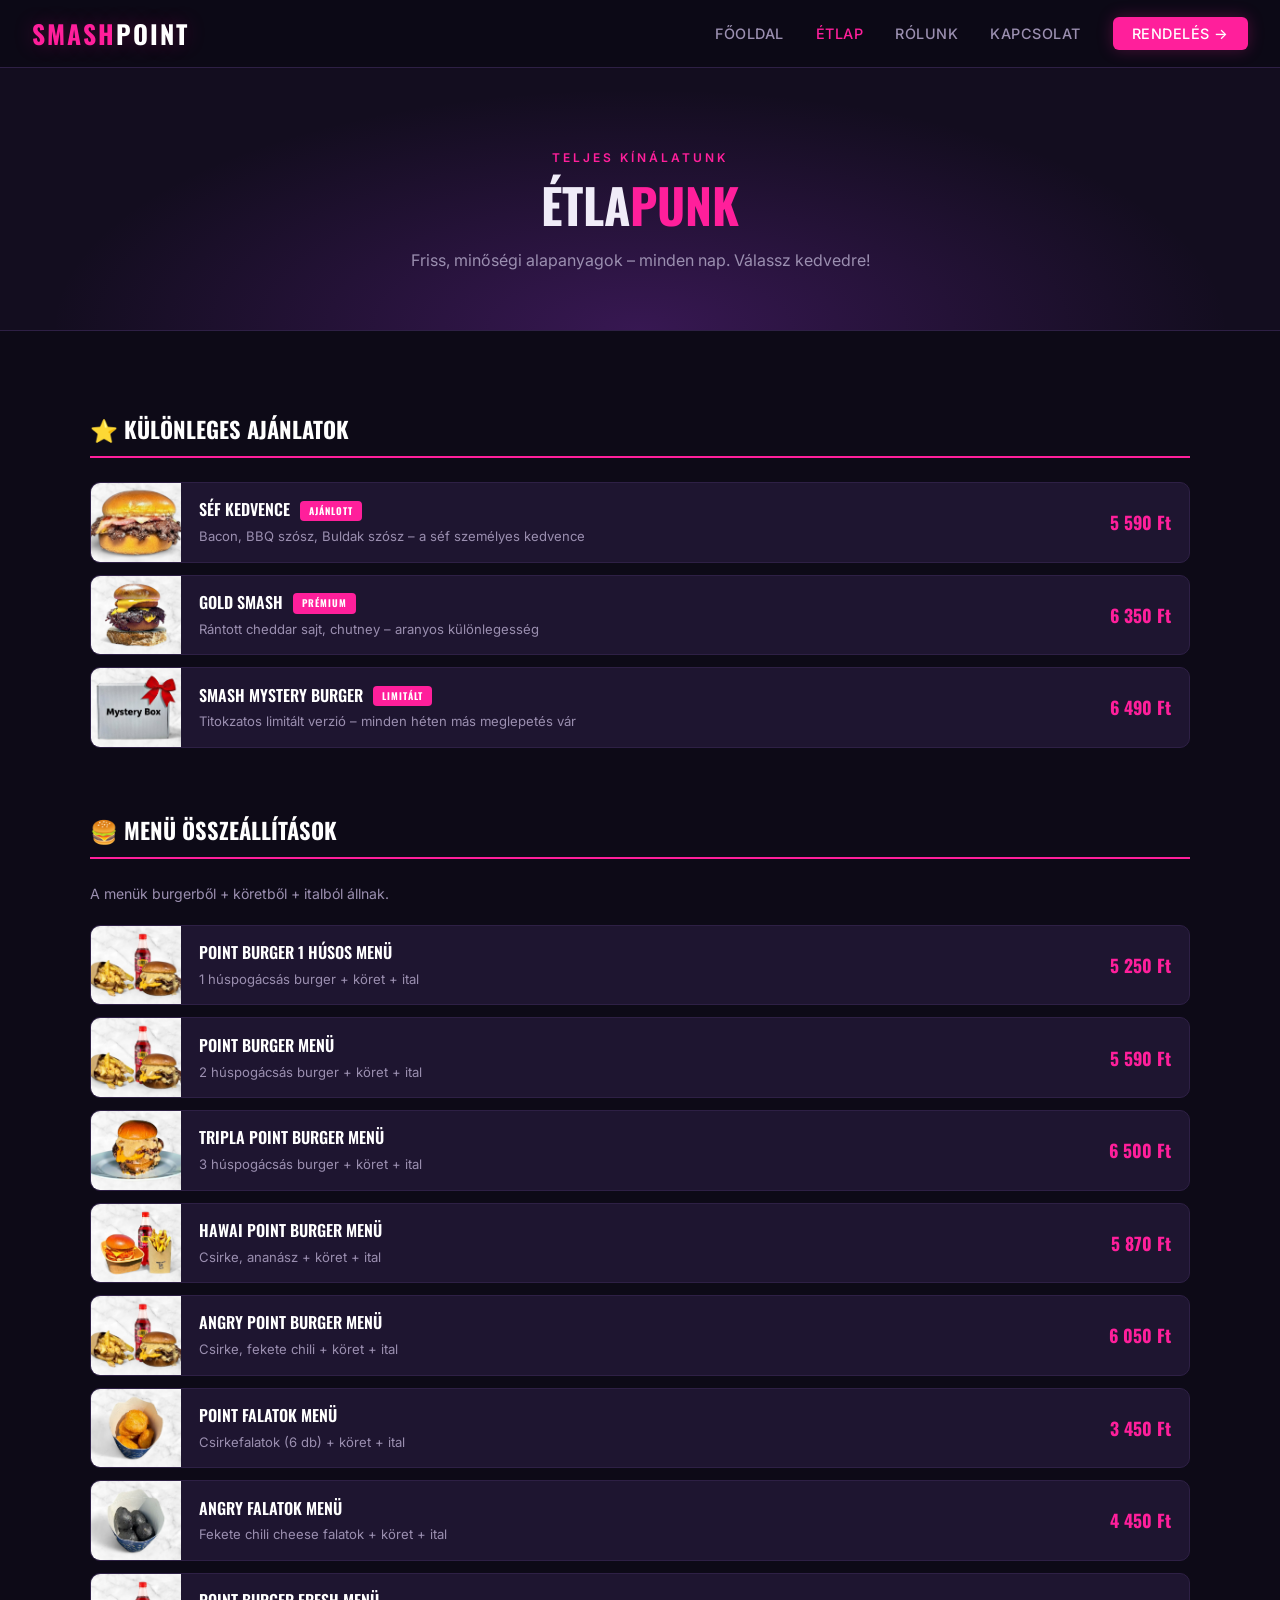
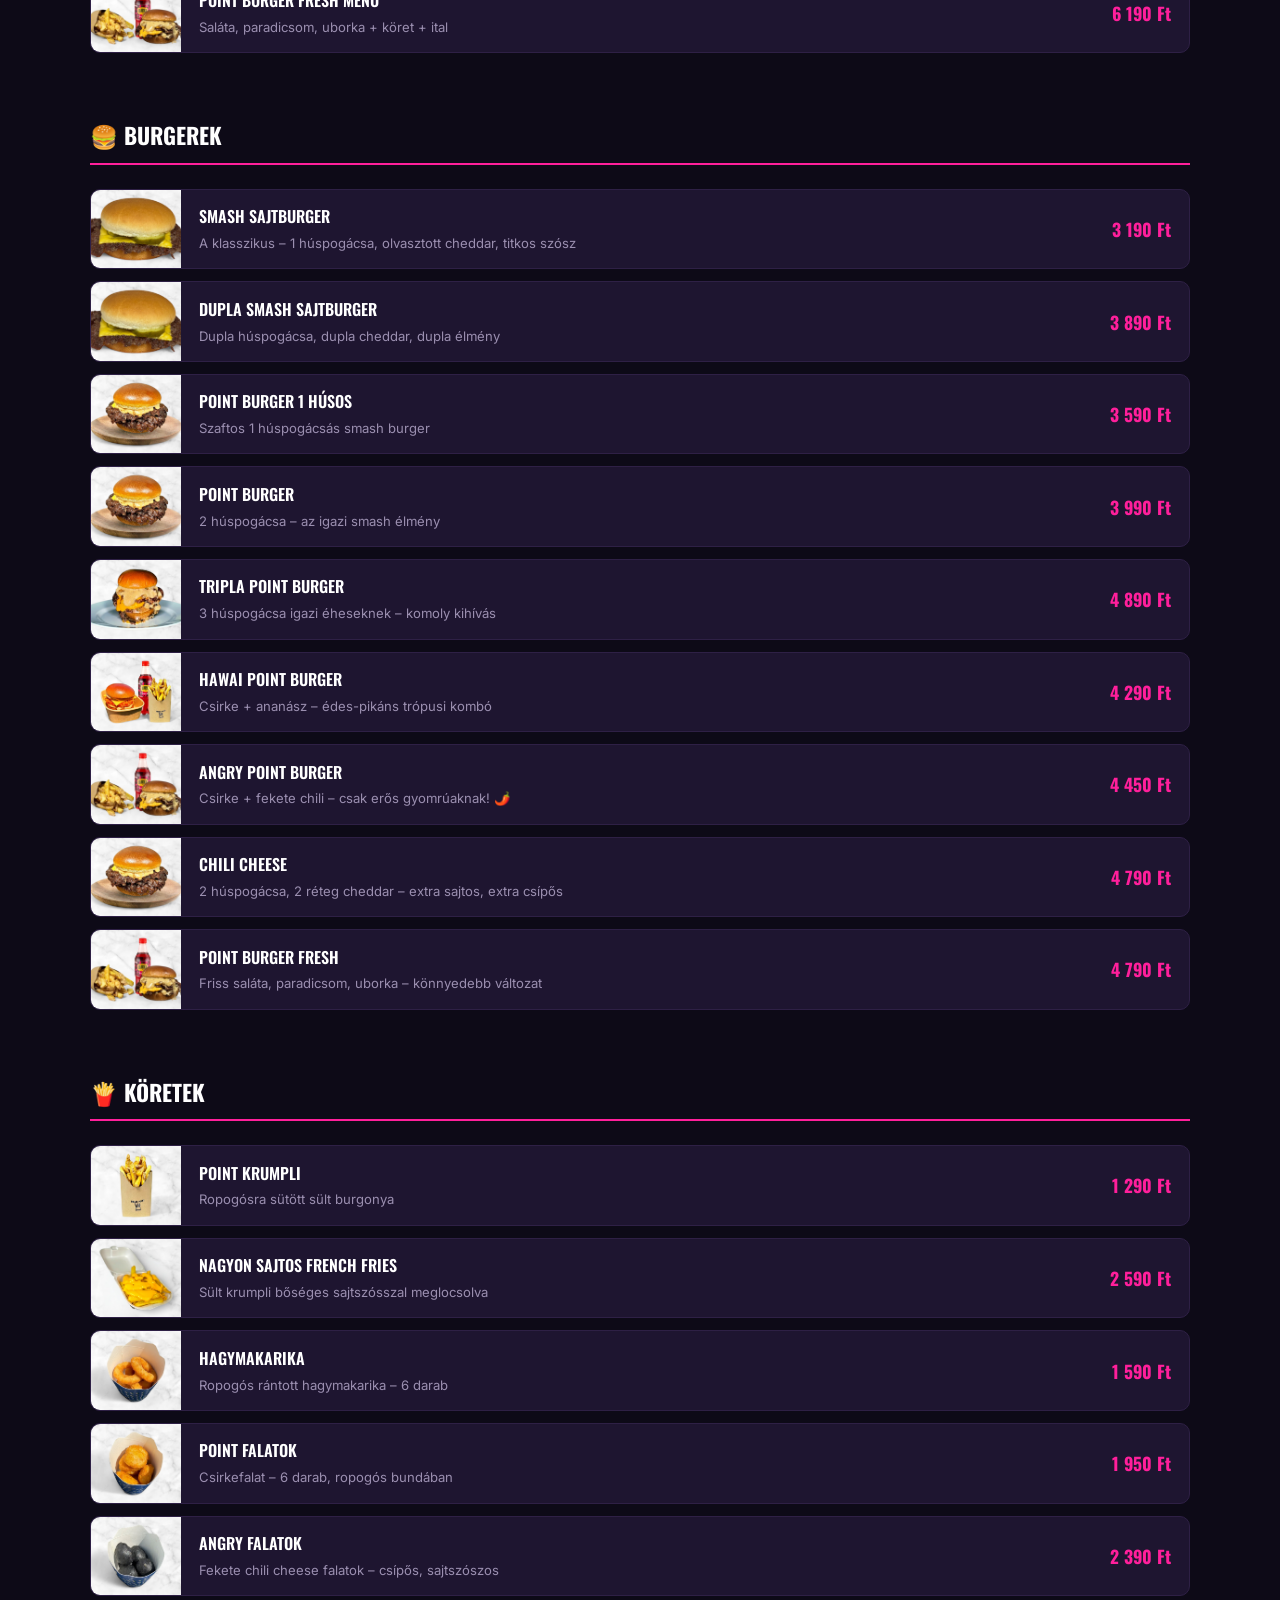
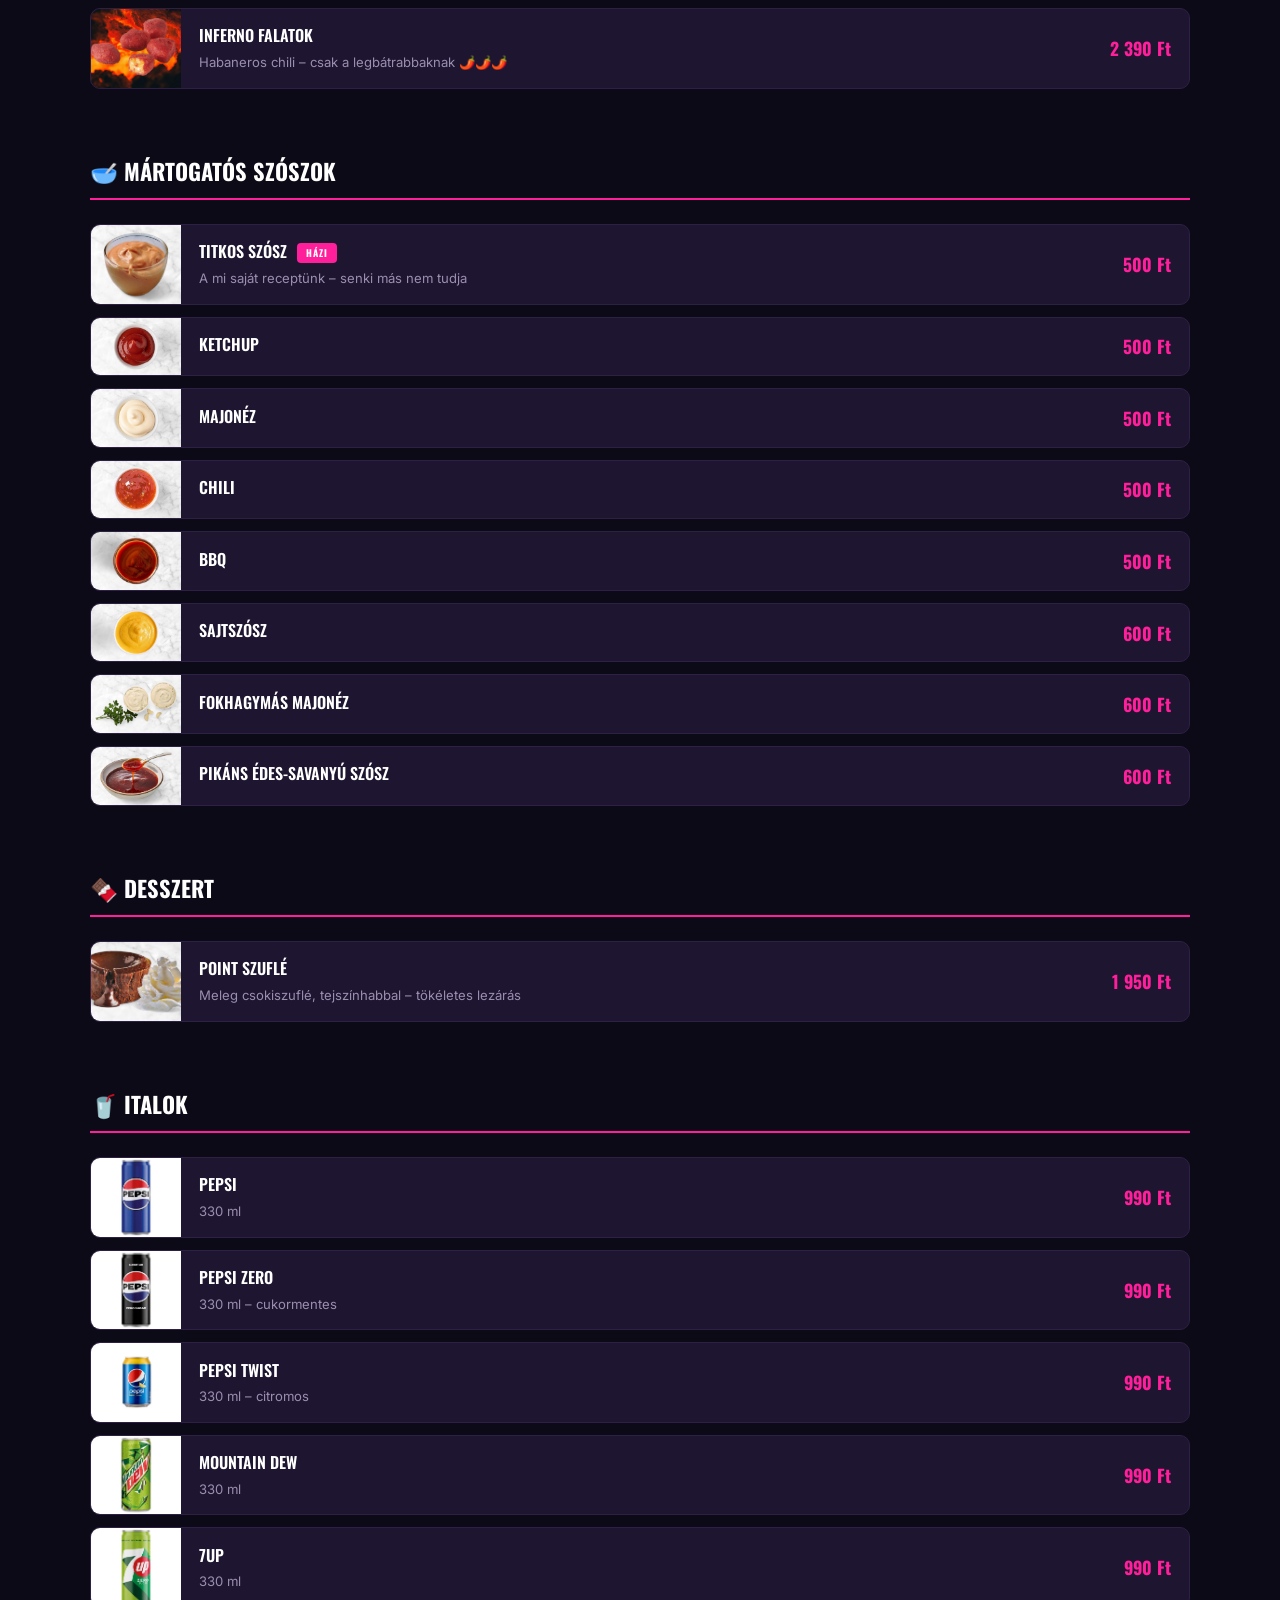
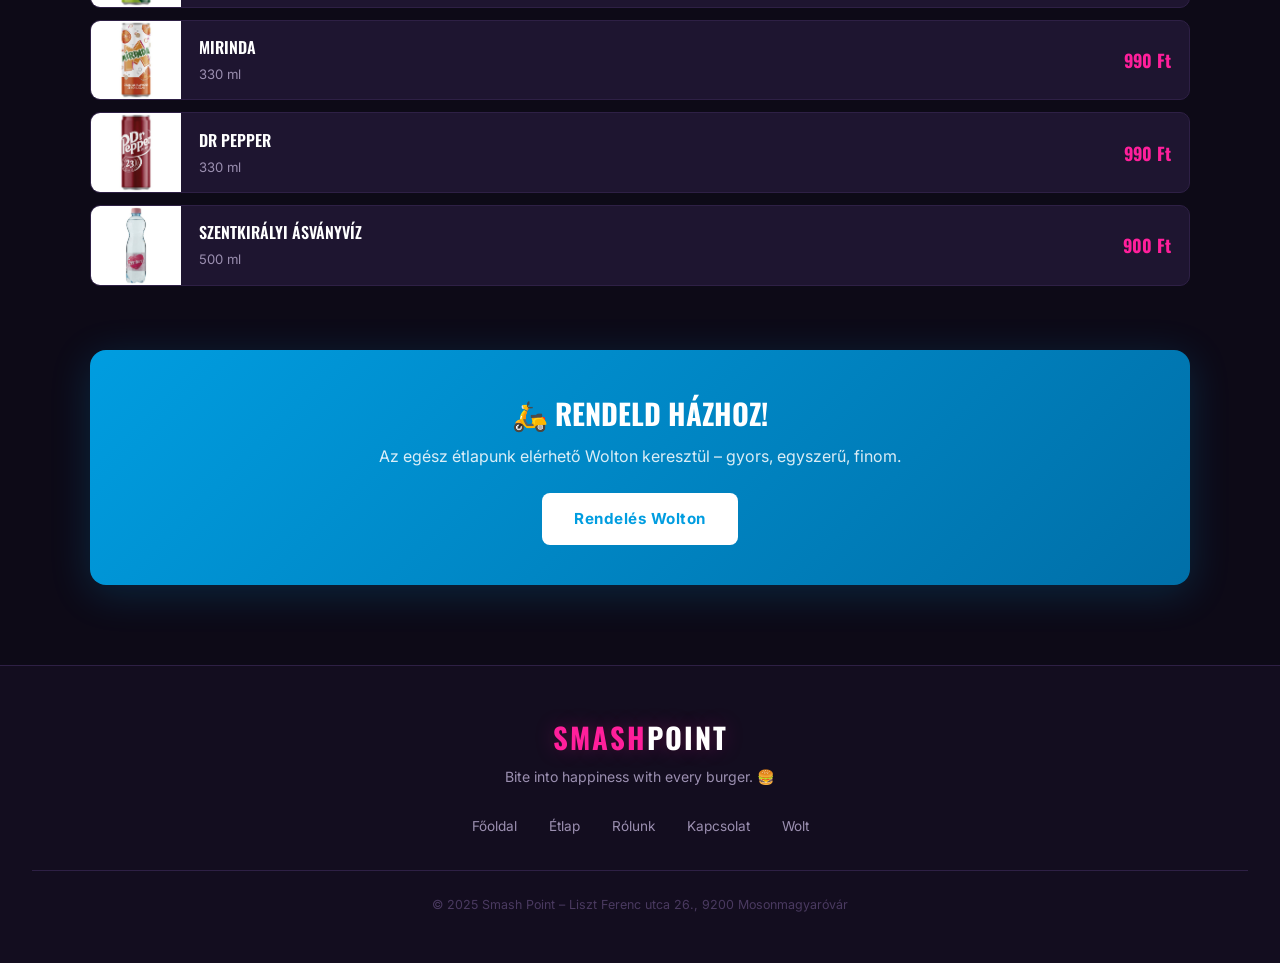
==== etlap.html @ afb704f2 "Add files via upload" ====
<!DOCTYPE html>
<html lang="hu">
<head>
  <meta charset="UTF-8" />
  <meta name="viewport" content="width=device-width, initial-scale=1.0" />
  <title>Étlap – Smash Point Mosonmagyaróvár</title>
  <meta name="description" content="Smash Point teljes étlapja: burgerek, köretek, szószok, desszert és italok. Smash burgerek Mosonmagyaróváron." />
  <link rel="stylesheet" href="style.css" />
</head>
<body>

  <nav>
    <a href="index.html" class="nav-logo">SMASH<span>POINT</span></a>
    <button class="hamburger" id="hamburger" aria-label="Menü megnyitása">
      <span></span><span></span><span></span>
    </button>
    <ul class="nav-links" id="nav-links">
      <li><a href="index.html">Főoldal</a></li>
      <li><a href="etlap.html" class="active">Étlap</a></li>
      <li><a href="rolunk.html">Rólunk</a></li>
      <li><a href="kapcsolat.html">Kapcsolat</a></li>
      <li><a href="rendeles.html" class="nav-order-btn">Rendelés →</a></li>
    </ul>
  </nav>

  <div class="page-hero">
    <div class="section-label">Teljes kínálatunk</div>
    <h1 class="section-title">ÉTLA<span>PUNK</span></h1>
    <p style="color: var(--muted); max-width: 500px; margin: 0 auto;">Friss, minőségi alapanyagok – minden nap. Válassz kedvedre!</p>
  </div>

  <section>
    <div class="container">

      <!-- KÜLÖNLEGES AJÁNLATOK -->
      <div class="menu-section">
        <div class="menu-section-title">⭐ Különleges Ajánlatok</div>
        <div class="menu-items">
          <div class="menu-item">
            <img src="img/sef_kedvence.jpg" alt="Séf Kedvence" class="menu-item-img" />
            <div class="menu-item-body">
              <div class="menu-item-left">
                <h4>Séf Kedvence <span class="special-badge">AJÁNLOTT</span></h4>
                <p>Bacon, BBQ szósz, Buldak szósz – a séf személyes kedvence</p>
              </div>
              <div class="menu-item-price">5 590 Ft</div>
            </div>
          </div>
          <div class="menu-item">
            <img src="img/gold_smash.jpg" alt="Gold Smash" class="menu-item-img" />
            <div class="menu-item-body">
              <div class="menu-item-left">
                <h4>Gold Smash <span class="special-badge">PRÉMIUM</span></h4>
                <p>Rántott cheddar sajt, chutney – aranyos különlegesség</p>
              </div>
              <div class="menu-item-price">6 350 Ft</div>
            </div>
          </div>
          <div class="menu-item">
            <img src="img/mystery_burger.jpg" alt="Smash Mystery Burger" class="menu-item-img" />
            <div class="menu-item-body">
              <div class="menu-item-left">
                <h4>Smash Mystery Burger <span class="special-badge">LIMITÁLT</span></h4>
                <p>Titokzatos limitált verzió – minden héten más meglepetés vár</p>
              </div>
              <div class="menu-item-price">6 490 Ft</div>
            </div>
          </div>
        </div>
      </div>

      <!-- MENÜ ÖSSZEÁLLÍTÁSOK -->
      <div class="menu-section">
        <div class="menu-section-title">🍔 Menü Összeállítások</div>
        <p style="color: var(--muted); font-size: 0.88rem; margin-bottom: 1.2rem;">A menük burgerből + köretből + italból állnak.</p>
        <div class="menu-items">
          <div class="menu-item">
            <img src="img/angry_burger_menu.jpg" alt="Point Burger 1 Húsos Menü" class="menu-item-img" />
            <div class="menu-item-body">
              <div class="menu-item-left">
                <h4>Point Burger 1 Húsos Menü</h4>
                <p>1 húspogácsás burger + köret + ital</p>
              </div>
              <div class="menu-item-price">5 250 Ft</div>
            </div>
          </div>
          <div class="menu-item">
            <img src="img/point_burger_menu.jpg" alt="Point Burger Menü" class="menu-item-img" />
            <div class="menu-item-body">
              <div class="menu-item-left">
                <h4>Point Burger Menü</h4>
                <p>2 húspogácsás burger + köret + ital</p>
              </div>
              <div class="menu-item-price">5 590 Ft</div>
            </div>
          </div>
          <div class="menu-item">
            <img src="img/tripla_burger.jpg" alt="Tripla Point Burger Menü" class="menu-item-img" />
            <div class="menu-item-body">
              <div class="menu-item-left">
                <h4>Tripla Point Burger Menü</h4>
                <p>3 húspogácsás burger + köret + ital</p>
              </div>
              <div class="menu-item-price">6 500 Ft</div>
            </div>
          </div>
          <div class="menu-item">
            <img src="img/hawai_burger_menu.jpg" alt="Hawai Point Burger Menü" class="menu-item-img" />
            <div class="menu-item-body">
              <div class="menu-item-left">
                <h4>Hawai Point Burger Menü</h4>
                <p>Csirke, ananász + köret + ital</p>
              </div>
              <div class="menu-item-price">5 870 Ft</div>
            </div>
          </div>
          <div class="menu-item">
            <img src="img/angry_burger_menu.jpg" alt="Angry Point Burger Menü" class="menu-item-img" />
            <div class="menu-item-body">
              <div class="menu-item-left">
                <h4>Angry Point Burger Menü</h4>
                <p>Csirke, fekete chili + köret + ital</p>
              </div>
              <div class="menu-item-price">6 050 Ft</div>
            </div>
          </div>
          <div class="menu-item">
            <img src="img/point_falatok.jpg" alt="Point Falatok Menü" class="menu-item-img" />
            <div class="menu-item-body">
              <div class="menu-item-left">
                <h4>Point Falatok Menü</h4>
                <p>Csirkefalatok (6 db) + köret + ital</p>
              </div>
              <div class="menu-item-price">3 450 Ft</div>
            </div>
          </div>
          <div class="menu-item">
            <img src="img/angry_falatok.jpg" alt="Angry Falatok Menü" class="menu-item-img" />
            <div class="menu-item-body">
              <div class="menu-item-left">
                <h4>Angry Falatok Menü</h4>
                <p>Fekete chili cheese falatok + köret + ital</p>
              </div>
              <div class="menu-item-price">4 450 Ft</div>
            </div>
          </div>
          <div class="menu-item">
            <img src="img/point_burger_menu.jpg" alt="Point Burger Fresh Menü" class="menu-item-img" />
            <div class="menu-item-body">
              <div class="menu-item-left">
                <h4>Point Burger Fresh Menü</h4>
                <p>Saláta, paradicsom, uborka + köret + ital</p>
              </div>
              <div class="menu-item-price">6 190 Ft</div>
            </div>
          </div>
        </div>
      </div>

      <!-- BURGEREK -->
      <div class="menu-section">
        <div class="menu-section-title">🍔 Burgerek</div>
        <div class="menu-items">
          <div class="menu-item">
            <img src="img/smash_sajtburger.jpg" alt="Smash Sajtburger" class="menu-item-img" />
            <div class="menu-item-body">
              <div class="menu-item-left">
                <h4>Smash Sajtburger</h4>
                <p>A klasszikus – 1 húspogácsa, olvasztott cheddar, titkos szósz</p>
              </div>
              <div class="menu-item-price">3 190 Ft</div>
            </div>
          </div>
          <div class="menu-item">
            <img src="img/smash_sajtburger.jpg" alt="Dupla Smash Sajtburger" class="menu-item-img" />
            <div class="menu-item-body">
              <div class="menu-item-left">
                <h4>Dupla Smash Sajtburger</h4>
                <p>Dupla húspogácsa, dupla cheddar, dupla élmény</p>
              </div>
              <div class="menu-item-price">3 890 Ft</div>
            </div>
          </div>
          <div class="menu-item">
            <img src="img/point_burger.jpg" alt="Point Burger 1 Húsos" class="menu-item-img" />
            <div class="menu-item-body">
              <div class="menu-item-left">
                <h4>Point Burger 1 Húsos</h4>
                <p>Szaftos 1 húspogácsás smash burger</p>
              </div>
              <div class="menu-item-price">3 590 Ft</div>
            </div>
          </div>
          <div class="menu-item">
            <img src="img/point_burger.jpg" alt="Point Burger" class="menu-item-img" />
            <div class="menu-item-body">
              <div class="menu-item-left">
                <h4>Point Burger</h4>
                <p>2 húspogácsa – az igazi smash élmény</p>
              </div>
              <div class="menu-item-price">3 990 Ft</div>
            </div>
          </div>
          <div class="menu-item">
            <img src="img/tripla_burger.jpg" alt="Tripla Point Burger" class="menu-item-img" />
            <div class="menu-item-body">
              <div class="menu-item-left">
                <h4>Tripla Point Burger</h4>
                <p>3 húspogácsa igazi éheseknek – komoly kihívás</p>
              </div>
              <div class="menu-item-price">4 890 Ft</div>
            </div>
          </div>
          <div class="menu-item">
            <img src="img/hawai_burger_menu.jpg" alt="Hawai Point Burger" class="menu-item-img" />
            <div class="menu-item-body">
              <div class="menu-item-left">
                <h4>Hawai Point Burger</h4>
                <p>Csirke + ananász – édes-pikáns trópusi kombó</p>
              </div>
              <div class="menu-item-price">4 290 Ft</div>
            </div>
          </div>
          <div class="menu-item">
            <img src="img/angry_burger_menu.jpg" alt="Angry Point Burger" class="menu-item-img" />
            <div class="menu-item-body">
              <div class="menu-item-left">
                <h4>Angry Point Burger</h4>
                <p>Csirke + fekete chili – csak erős gyomrúaknak! 🌶️</p>
              </div>
              <div class="menu-item-price">4 450 Ft</div>
            </div>
          </div>
          <div class="menu-item">
            <img src="img/point_burger.jpg" alt="Chili Cheese" class="menu-item-img" />
            <div class="menu-item-body">
              <div class="menu-item-left">
                <h4>Chili Cheese</h4>
                <p>2 húspogácsa, 2 réteg cheddar – extra sajtos, extra csípős</p>
              </div>
              <div class="menu-item-price">4 790 Ft</div>
            </div>
          </div>
          <div class="menu-item">
            <img src="img/point_burger_menu.jpg" alt="Point Burger Fresh" class="menu-item-img" />
            <div class="menu-item-body">
              <div class="menu-item-left">
                <h4>Point Burger Fresh</h4>
                <p>Friss saláta, paradicsom, uborka – könnyedebb változat</p>
              </div>
              <div class="menu-item-price">4 790 Ft</div>
            </div>
          </div>
        </div>
      </div>

      <!-- KÖRETEK -->
      <div class="menu-section">
        <div class="menu-section-title">🍟 Köretek</div>
        <div class="menu-items">
          <div class="menu-item">
            <img src="img/point_krumpli.jpg" alt="Point Krumpli" class="menu-item-img" />
            <div class="menu-item-body">
              <div class="menu-item-left">
                <h4>Point Krumpli</h4>
                <p>Ropogósra sütött sült burgonya</p>
              </div>
              <div class="menu-item-price">1 290 Ft</div>
            </div>
          </div>
          <div class="menu-item">
            <img src="img/sajtos_fries.jpg" alt="Nagyon Sajtos French Fries" class="menu-item-img" />
            <div class="menu-item-body">
              <div class="menu-item-left">
                <h4>Nagyon Sajtos French Fries</h4>
                <p>Sült krumpli bőséges sajtszósszal meglocsolva</p>
              </div>
              <div class="menu-item-price">2 590 Ft</div>
            </div>
          </div>
          <div class="menu-item">
            <img src="img/hagymakarika.jpg" alt="Hagymakarika" class="menu-item-img" />
            <div class="menu-item-body">
              <div class="menu-item-left">
                <h4>Hagymakarika</h4>
                <p>Ropogós rántott hagymakarika – 6 darab</p>
              </div>
              <div class="menu-item-price">1 590 Ft</div>
            </div>
          </div>
          <div class="menu-item">
            <img src="img/point_falatok.jpg" alt="Point Falatok" class="menu-item-img" />
            <div class="menu-item-body">
              <div class="menu-item-left">
                <h4>Point Falatok</h4>
                <p>Csirkefalat – 6 darab, ropogós bundában</p>
              </div>
              <div class="menu-item-price">1 950 Ft</div>
            </div>
          </div>
          <div class="menu-item">
            <img src="img/angry_falatok.jpg" alt="Angry Falatok" class="menu-item-img" />
            <div class="menu-item-body">
              <div class="menu-item-left">
                <h4>Angry Falatok</h4>
                <p>Fekete chili cheese falatok – csípős, sajtszószos</p>
              </div>
              <div class="menu-item-price">2 390 Ft</div>
            </div>
          </div>
          <div class="menu-item">
            <img src="img/inferno_falatok.jpg" alt="Inferno Falatok" class="menu-item-img" />
            <div class="menu-item-body">
              <div class="menu-item-left">
                <h4>Inferno Falatok</h4>
                <p>Habaneros chili – csak a legbátrabbaknak 🌶️🌶️🌶️</p>
              </div>
              <div class="menu-item-price">2 390 Ft</div>
            </div>
          </div>
        </div>
      </div>

      <!-- SZÓSZOK -->
      <div class="menu-section">
        <div class="menu-section-title">🥣 Mártogatós Szószok</div>
        <div class="menu-items">
          <div class="menu-item">
            <img src="img/titkos_szosz.jpg" alt="Titkos Szósz" class="menu-item-img" />
            <div class="menu-item-body">
              <div class="menu-item-left">
                <h4>Titkos Szósz <span class="special-badge">HÁZI</span></h4>
                <p>A mi saját receptünk – senki más nem tudja</p>
              </div>
              <div class="menu-item-price">500 Ft</div>
            </div>
          </div>
          <div class="menu-item">
            <img src="img/ketchup.jpg" alt="Ketchup" class="menu-item-img" />
            <div class="menu-item-body">
              <div class="menu-item-left"><h4>Ketchup</h4></div>
              <div class="menu-item-price">500 Ft</div>
            </div>
          </div>
          <div class="menu-item">
            <img src="img/majonez.jpg" alt="Majonéz" class="menu-item-img" />
            <div class="menu-item-body">
              <div class="menu-item-left"><h4>Majonéz</h4></div>
              <div class="menu-item-price">500 Ft</div>
            </div>
          </div>
          <div class="menu-item">
            <img src="img/chili.jpg" alt="Chili" class="menu-item-img" />
            <div class="menu-item-body">
              <div class="menu-item-left"><h4>Chili</h4></div>
              <div class="menu-item-price">500 Ft</div>
            </div>
          </div>
          <div class="menu-item">
            <img src="img/bbq.jpg" alt="BBQ" class="menu-item-img" />
            <div class="menu-item-body">
              <div class="menu-item-left"><h4>BBQ</h4></div>
              <div class="menu-item-price">500 Ft</div>
            </div>
          </div>
          <div class="menu-item">
            <img src="img/sajtszosz.jpg" alt="Sajtszósz" class="menu-item-img" />
            <div class="menu-item-body">
              <div class="menu-item-left"><h4>Sajtszósz</h4></div>
              <div class="menu-item-price">600 Ft</div>
            </div>
          </div>
          <div class="menu-item">
            <img src="img/fokhagymas_majonez.jpg" alt="Fokhagymás majonéz" class="menu-item-img" />
            <div class="menu-item-body">
              <div class="menu-item-left"><h4>Fokhagymás majonéz</h4></div>
              <div class="menu-item-price">600 Ft</div>
            </div>
          </div>
          <div class="menu-item">
            <img src="img/pikas_szosz.jpg" alt="Pikáns édes-savanyú szósz" class="menu-item-img" />
            <div class="menu-item-body">
              <div class="menu-item-left"><h4>Pikáns édes-savanyú szósz</h4></div>
              <div class="menu-item-price">600 Ft</div>
            </div>
          </div>
        </div>
      </div>

      <!-- DESSZERT -->
      <div class="menu-section">
        <div class="menu-section-title">🍫 Desszert</div>
        <div class="menu-items">
          <div class="menu-item">
            <img src="img/szufle.jpg" alt="Point Szuflé" class="menu-item-img" />
            <div class="menu-item-body">
              <div class="menu-item-left">
                <h4>Point Szuflé</h4>
                <p>Meleg csokiszuflé, tejszínhabbal – tökéletes lezárás</p>
              </div>
              <div class="menu-item-price">1 950 Ft</div>
            </div>
          </div>
        </div>
      </div>

      <!-- ITALOK -->
      <div class="menu-section">
        <div class="menu-section-title">🥤 Italok</div>
        <div class="menu-items">
          <div class="menu-item">
            <img src="img/pepsi.jpg" alt="Pepsi" class="menu-item-img" />
            <div class="menu-item-body">
              <div class="menu-item-left"><h4>Pepsi</h4><p>330 ml</p></div>
              <div class="menu-item-price">990 Ft</div>
            </div>
          </div>
          <div class="menu-item">
            <img src="img/pepsi_zero.jpg" alt="Pepsi Zero" class="menu-item-img" />
            <div class="menu-item-body">
              <div class="menu-item-left"><h4>Pepsi Zero</h4><p>330 ml – cukormentes</p></div>
              <div class="menu-item-price">990 Ft</div>
            </div>
          </div>
          <div class="menu-item">
            <img src="img/pepsi_twist.jpg" alt="Pepsi Twist" class="menu-item-img" />
            <div class="menu-item-body">
              <div class="menu-item-left"><h4>Pepsi Twist</h4><p>330 ml – citromos</p></div>
              <div class="menu-item-price">990 Ft</div>
            </div>
          </div>
          <div class="menu-item">
            <img src="img/mountain_dew.jpg" alt="Mountain Dew" class="menu-item-img" />
            <div class="menu-item-body">
              <div class="menu-item-left"><h4>Mountain Dew</h4><p>330 ml</p></div>
              <div class="menu-item-price">990 Ft</div>
            </div>
          </div>
          <div class="menu-item">
            <img src="img/7up.jpg" alt="7UP" class="menu-item-img" />
            <div class="menu-item-body">
              <div class="menu-item-left"><h4>7UP</h4><p>330 ml</p></div>
              <div class="menu-item-price">990 Ft</div>
            </div>
          </div>
          <div class="menu-item">
            <img src="img/mirinda.jpg" alt="Mirinda" class="menu-item-img" />
            <div class="menu-item-body">
              <div class="menu-item-left"><h4>Mirinda</h4><p>330 ml</p></div>
              <div class="menu-item-price">990 Ft</div>
            </div>
          </div>
          <div class="menu-item">
            <img src="img/dr_pepper.jpg" alt="Dr Pepper" class="menu-item-img" />
            <div class="menu-item-body">
              <div class="menu-item-left"><h4>Dr Pepper</h4><p>330 ml</p></div>
              <div class="menu-item-price">990 Ft</div>
            </div>
          </div>
          <div class="menu-item">
            <img src="img/asvanyviz.jpg" alt="Szentkirályi Ásványvíz" class="menu-item-img" />
            <div class="menu-item-body">
              <div class="menu-item-left"><h4>Szentkirályi Ásványvíz</h4><p>500 ml</p></div>
              <div class="menu-item-price">900 Ft</div>
            </div>
          </div>
        </div>
      </div>

      <div class="wolt-banner">
        <h3>🛵 Rendeld Házhoz!</h3>
        <p>Az egész étlapunk elérhető Wolton keresztül – gyors, egyszerű, finom.</p>
        <a href="https://wolt.com/en/hun/mosonmagyarovar/restaurant/smash-point" target="_blank" class="btn btn-wolt">Rendelés Wolton</a>
      </div>

    </div>
  </section>

  <footer>
    <div class="footer-logo">SMASH<span>POINT</span></div>
    <p class="footer-tagline">Bite into happiness with every burger. 🍔</p>
    <ul class="footer-links">
      <li><a href="index.html">Főoldal</a></li>
      <li><a href="etlap.html">Étlap</a></li>
      <li><a href="rolunk.html">Rólunk</a></li>
      <li><a href="kapcsolat.html">Kapcsolat</a></li>
      <li><a href="https://wolt.com/en/hun/mosonmagyarovar/restaurant/smash-point" target="_blank">Wolt</a></li>
    </ul>
    <div class="footer-bottom">
      <p>© 2025 Smash Point – Liszt Ferenc utca 26., 9200 Mosonmagyaróvár</p>
    </div>
  </footer>

  <script>
    const btn = document.getElementById('hamburger');
    const links = document.getElementById('nav-links');
    btn.addEventListener('click', () => links.classList.toggle('open'));
  </script>
</body>
</html>
---- style.css ----
/* ===================== SMASH POINT – Global Styles ===================== */
@import url('https://fonts.googleapis.com/css2?family=Oswald:wght@400;600;700&family=Inter:wght@300;400;500&display=swap');

:root {
  --pink:        #FF1F9B;
  --pink-dark:   #CC0C7A;
  --pink-glow:   rgba(255, 31, 155, 0.25);
  --purple:      #8B30C8;
  --purple-dark: #6B1FA8;
  --purple-bg:   #130A22;
  --dark:        #0D0A17;
  --dark2:       #130D1F;
  --dark3:       #1A1129;
  --card:        #1E1530;
  --card2:       #261C3A;
  --text:        #F0ECF8;
  --muted:       #9B8FB0;
  --border:      #2E2045;
  --border2:     #3D2D55;
}

* { margin: 0; padding: 0; box-sizing: border-box; }
html { scroll-behavior: smooth; }

body {
  font-family: 'Inter', sans-serif;
  background: var(--dark);
  color: var(--text);
  line-height: 1.6;
}

/* ── NAV ── */
nav {
  position: sticky;
  top: 0;
  z-index: 100;
  background: rgba(13, 10, 23, 0.96);
  backdrop-filter: blur(14px);
  border-bottom: 1px solid var(--border);
  padding: 0 2rem;
  display: flex;
  align-items: center;
  justify-content: space-between;
  height: 68px;
}

.nav-logo {
  font-family: 'Oswald', sans-serif;
  font-size: 1.6rem;
  font-weight: 700;
  color: var(--pink);
  text-decoration: none;
  letter-spacing: 2px;
  text-shadow: 0 0 20px var(--pink-glow);
}

.nav-logo span { color: #fff; }

.nav-links {
  display: flex;
  gap: 2rem;
  list-style: none;
}

.nav-links a {
  text-decoration: none;
  color: var(--muted);
  font-size: 0.9rem;
  font-weight: 500;
  letter-spacing: 0.5px;
  transition: color 0.2s;
  text-transform: uppercase;
}

.nav-links a:hover,
.nav-links a.active { color: var(--pink); }

.nav-order-btn {
  background: var(--pink) !important;
  color: #fff !important;
  padding: 0.5rem 1.2rem;
  border-radius: 6px;
  transition: background 0.2s, box-shadow 0.2s !important;
  box-shadow: 0 0 16px var(--pink-glow);
}

.nav-order-btn:hover {
  background: var(--pink-dark) !important;
  box-shadow: 0 0 24px var(--pink-glow) !important;
  color: #fff !important;
}

.hamburger {
  display: none;
  flex-direction: column;
  gap: 5px;
  cursor: pointer;
  background: none;
  border: none;
  padding: 4px;
}

.hamburger span {
  display: block;
  width: 26px;
  height: 2px;
  background: var(--text);
  border-radius: 2px;
  transition: all 0.3s;
}

/* ── HERO ── */
.hero {
  min-height: 90vh;
  display: flex;
  align-items: center;
  justify-content: center;
  text-align: center;
  background:
    radial-gradient(ellipse at 60% 40%, rgba(139,48,200,0.35) 0%, transparent 60%),
    radial-gradient(ellipse at 30% 70%, rgba(255,31,155,0.2) 0%, transparent 55%),
    var(--dark);
  padding: 4rem 2rem;
  position: relative;
  overflow: hidden;
}

.hero-bg-img {
  position: absolute;
  inset: 0;
  background-image: url('img/banner.jpg');
  background-size: cover;
  background-position: center;
  opacity: 0.12;
  filter: saturate(0.5);
}

.hero-content { position: relative; max-width: 720px; }

.hero-logo-img {
  width: 200px;
  height: 200px;
  object-fit: contain;
  border-radius: 24px;
  margin-bottom: 1.5rem;
  filter: drop-shadow(0 0 40px rgba(255,31,155,0.4));
}

.hero-badge {
  display: inline-block;
  background: rgba(255,31,155,0.15);
  border: 1px solid rgba(255,31,155,0.4);
  color: var(--pink);
  font-size: 0.75rem;
  font-weight: 600;
  letter-spacing: 2px;
  text-transform: uppercase;
  padding: 0.35rem 1rem;
  border-radius: 20px;
  margin-bottom: 1.5rem;
}

.hero h1 {
  font-family: 'Oswald', sans-serif;
  font-size: clamp(3.5rem, 9vw, 7rem);
  font-weight: 700;
  line-height: 1;
  color: #fff;
  text-transform: uppercase;
  margin-bottom: 0.25rem;
  text-shadow: 0 0 60px rgba(139,48,200,0.5);
}

.hero h1 span { color: var(--pink); text-shadow: 0 0 40px var(--pink-glow); }

.hero-sub {
  font-family: 'Oswald', sans-serif;
  font-size: clamp(1rem, 2.5vw, 1.3rem);
  color: var(--purple);
  letter-spacing: 4px;
  text-transform: uppercase;
  margin-bottom: 1.5rem;
  filter: brightness(1.6);
}

.hero p {
  font-size: 1.05rem;
  color: var(--muted);
  max-width: 480px;
  margin: 0 auto 2.5rem;
}

.hero-btns {
  display: flex;
  gap: 1rem;
  justify-content: center;
  flex-wrap: wrap;
}

/* ── BUTTONS ── */
.btn {
  display: inline-block;
  padding: 0.85rem 2rem;
  border-radius: 8px;
  font-weight: 600;
  font-size: 0.95rem;
  text-decoration: none;
  letter-spacing: 0.5px;
  transition: all 0.2s;
  cursor: pointer;
  border: none;
}

.btn-primary {
  background: var(--pink);
  color: #fff;
  box-shadow: 0 0 20px var(--pink-glow);
}

.btn-primary:hover {
  background: var(--pink-dark);
  box-shadow: 0 0 32px rgba(255,31,155,0.5);
  transform: translateY(-2px);
}

.btn-outline {
  background: transparent;
  color: var(--text);
  border: 2px solid var(--border2);
}

.btn-outline:hover {
  border-color: var(--pink);
  color: var(--pink);
  transform: translateY(-2px);
}

.btn-purple {
  background: var(--purple);
  color: #fff;
  box-shadow: 0 0 20px rgba(139,48,200,0.3);
}

.btn-purple:hover {
  background: var(--purple-dark);
  transform: translateY(-2px);
}

/* ── SECTIONS ── */
section { padding: 5rem 2rem; }
.container { max-width: 1100px; margin: 0 auto; }

.section-label {
  font-size: 0.75rem;
  font-weight: 600;
  letter-spacing: 3px;
  text-transform: uppercase;
  color: var(--pink);
  margin-bottom: 0.75rem;
}

.section-title {
  font-family: 'Oswald', sans-serif;
  font-size: clamp(2rem, 5vw, 3rem);
  font-weight: 700;
  text-transform: uppercase;
  line-height: 1.1;
  margin-bottom: 1rem;
}

.section-title span { color: var(--pink); }
.section-desc { color: var(--muted); max-width: 560px; margin-bottom: 3rem; }

/* ── FEATURE CARDS ── */
.features-grid {
  display: grid;
  grid-template-columns: repeat(auto-fit, minmax(220px, 1fr));
  gap: 1.5rem;
  margin-top: 3rem;
}

.feature-card {
  background: var(--card);
  border: 1px solid var(--border);
  border-radius: 12px;
  padding: 2rem 1.5rem;
  text-align: center;
  transition: border-color 0.2s, transform 0.2s, box-shadow 0.2s;
}

.feature-card:hover {
  border-color: var(--pink);
  transform: translateY(-4px);
  box-shadow: 0 8px 32px rgba(255,31,155,0.1);
}

.feature-icon { font-size: 2.5rem; margin-bottom: 1rem; }

.feature-card h3 {
  font-family: 'Oswald', sans-serif;
  font-size: 1.1rem;
  font-weight: 600;
  text-transform: uppercase;
  margin-bottom: 0.5rem;
  color: #fff;
}

.feature-card p { font-size: 0.88rem; color: var(--muted); }

/* ── MENU PREVIEW (főoldal) ── */
.menu-preview-grid {
  display: grid;
  grid-template-columns: repeat(auto-fit, minmax(300px, 1fr));
  gap: 1.25rem;
}

.menu-card {
  background: var(--card);
  border: 1px solid var(--border);
  border-radius: 12px;
  overflow: hidden;
  display: flex;
  align-items: stretch;
  transition: border-color 0.2s, transform 0.2s, box-shadow 0.2s;
}

.menu-card:hover {
  border-color: var(--pink);
  transform: translateY(-3px);
  box-shadow: 0 8px 28px rgba(255,31,155,0.12);
}

.menu-card-img {
  width: 100px;
  min-height: 90px;
  object-fit: cover;
  flex-shrink: 0;
}

.menu-card-body {
  padding: 1rem 1.25rem;
  display: flex;
  justify-content: space-between;
  align-items: center;
  flex: 1;
  gap: 1rem;
}

.menu-card-info h4 {
  font-family: 'Oswald', sans-serif;
  font-size: 1.05rem;
  font-weight: 600;
  text-transform: uppercase;
  margin-bottom: 0.25rem;
  color: #fff;
}

.menu-card-info p { font-size: 0.82rem; color: var(--muted); }

.menu-card-price {
  font-family: 'Oswald', sans-serif;
  font-size: 1.25rem;
  font-weight: 700;
  color: var(--pink);
  white-space: nowrap;
}

/* ── PAGE HERO (aloldalak) ── */
.page-hero {
  background:
    radial-gradient(ellipse at 50% 100%, rgba(139,48,200,0.3) 0%, transparent 65%),
    var(--dark2);
  padding: 5rem 2rem 3.5rem;
  text-align: center;
  border-bottom: 1px solid var(--border);
}

/* ── ÉTLAP ── */
.menu-section { margin-bottom: 4rem; }

.menu-section-title {
  font-family: 'Oswald', sans-serif;
  font-size: 1.4rem;
  font-weight: 700;
  text-transform: uppercase;
  color: #fff;
  border-bottom: 2px solid var(--pink);
  padding-bottom: 0.6rem;
  margin-bottom: 1.5rem;
  display: flex;
  align-items: center;
  gap: 0.6rem;
}

.menu-items { display: flex; flex-direction: column; gap: 0.75rem; }

.menu-item {
  background: var(--card);
  border: 1px solid var(--border);
  border-radius: 10px;
  display: flex;
  align-items: stretch;
  overflow: hidden;
  transition: border-color 0.2s, box-shadow 0.2s;
}

.menu-item:hover {
  border-color: var(--pink);
  box-shadow: 0 4px 20px rgba(255,31,155,0.1);
}

.menu-item-img {
  width: 90px;
  object-fit: cover;
  flex-shrink: 0;
}

.menu-item-body {
  padding: 0.9rem 1.1rem;
  display: flex;
  justify-content: space-between;
  align-items: center;
  gap: 1rem;
  flex: 1;
}

.menu-item-left h4 {
  font-family: 'Oswald', sans-serif;
  font-size: 1rem;
  font-weight: 600;
  text-transform: uppercase;
  margin-bottom: 0.2rem;
  color: #fff;
}

.menu-item-left p { font-size: 0.82rem; color: var(--muted); }

.menu-item-price {
  font-family: 'Oswald', sans-serif;
  font-size: 1.1rem;
  font-weight: 700;
  color: var(--pink);
  white-space: nowrap;
}

.special-badge {
  background: var(--pink);
  color: #fff;
  font-size: 0.6rem;
  font-weight: 700;
  letter-spacing: 1px;
  text-transform: uppercase;
  padding: 0.2rem 0.55rem;
  border-radius: 4px;
  margin-left: 0.4rem;
  vertical-align: middle;
}

/* ── RÓLUNK ── */
.about-grid {
  display: grid;
  grid-template-columns: 1fr 1fr;
  gap: 4rem;
  align-items: center;
}

.about-text h2 {
  font-family: 'Oswald', sans-serif;
  font-size: 2.2rem;
  font-weight: 700;
  text-transform: uppercase;
  margin-bottom: 1.5rem;
  line-height: 1.1;
}

.about-text h2 span { color: var(--pink); }
.about-text p { color: var(--muted); margin-bottom: 1.2rem; line-height: 1.8; }

.about-visual {
  background: var(--card);
  border: 1px solid var(--border);
  border-radius: 16px;
  overflow: hidden;
  text-align: center;
}

.about-visual img {
  width: 100%;
  aspect-ratio: 1;
  object-fit: cover;
}

.about-visual-caption {
  padding: 1.5rem;
  font-family: 'Oswald', sans-serif;
  font-size: 1.2rem;
  color: var(--pink);
  text-transform: uppercase;
  letter-spacing: 2px;
}

.values-grid {
  display: grid;
  grid-template-columns: repeat(auto-fit, minmax(200px, 1fr));
  gap: 1.25rem;
}

.value-card {
  background: var(--card);
  border: 1px solid var(--border);
  border-radius: 12px;
  padding: 1.5rem;
  text-align: center;
  transition: border-color 0.2s, transform 0.2s;
}

.value-card:hover { border-color: var(--purple); transform: translateY(-3px); }

.value-card .icon { font-size: 2rem; margin-bottom: 0.75rem; }

.value-card h4 {
  font-family: 'Oswald', sans-serif;
  font-size: 0.95rem;
  font-weight: 600;
  text-transform: uppercase;
  margin-bottom: 0.4rem;
  color: #fff;
}

.value-card p { font-size: 0.83rem; color: var(--muted); }

/* ── KAPCSOLAT ── */
.kapcsolat-grid {
  display: grid;
  grid-template-columns: 1fr 1fr;
  gap: 3rem;
  align-items: start;
}

.info-cards { display: flex; flex-direction: column; gap: 1rem; }

.info-card {
  background: var(--card);
  border: 1px solid var(--border);
  border-radius: 12px;
  padding: 1.4rem;
  display: flex;
  align-items: flex-start;
  gap: 1rem;
  transition: border-color 0.2s;
}

.info-card:hover { border-color: var(--pink); }

.info-card-icon { font-size: 1.7rem; flex-shrink: 0; width: 2.5rem; text-align: center; }

.info-card h4 {
  font-family: 'Oswald', sans-serif;
  font-size: 0.9rem;
  font-weight: 600;
  text-transform: uppercase;
  color: var(--pink);
  margin-bottom: 0.4rem;
  letter-spacing: 1px;
}

.info-card p, .info-card a {
  font-size: 0.9rem;
  color: var(--muted);
  text-decoration: none;
  line-height: 1.7;
}

.info-card a:hover { color: var(--pink); }

.hours-grid {
  display: grid;
  grid-template-columns: 1fr 1fr;
  gap: 0.1rem 1rem;
}

.hours-row { display: contents; }
.hours-row span { font-size: 0.86rem; color: var(--muted); padding: 0.15rem 0; }
.hours-row span:last-child { color: var(--text); font-weight: 500; }
.hours-row.closed span { color: #4a3a60; }

.social-section {
  background: var(--card);
  border: 1px solid var(--border);
  border-radius: 12px;
  padding: 2rem;
}

.social-section h3 {
  font-family: 'Oswald', sans-serif;
  font-size: 1.1rem;
  font-weight: 600;
  text-transform: uppercase;
  margin-bottom: 1.2rem;
  color: var(--pink);
  letter-spacing: 1px;
}

.social-links { display: flex; flex-direction: column; gap: 0.75rem; }

.social-link {
  display: flex;
  align-items: center;
  gap: 1rem;
  padding: 0.9rem 1rem;
  border: 1px solid var(--border);
  border-radius: 10px;
  text-decoration: none;
  color: var(--text);
  background: var(--dark3);
  transition: all 0.2s;
}

.social-link:hover {
  border-color: var(--pink);
  background: rgba(255,31,155,0.07);
  transform: translateX(4px);
}

.social-link-icon { font-size: 1.4rem; width: 1.8rem; text-align: center; }
.social-link-text strong { display: block; font-size: 0.92rem; font-weight: 600; }
.social-link-text span { color: var(--muted); font-size: 0.8rem; }

.map-embed {
  border-radius: 12px;
  overflow: hidden;
  border: 1px solid var(--border);
  margin-top: 1.25rem;
}

.map-embed iframe {
  width: 100%;
  height: 260px;
  border: none;
  display: block;
  filter: grayscale(90%) invert(5%) hue-rotate(200deg);
}

/* ── WOLT BANNER ── */
.wolt-banner {
  background: linear-gradient(135deg, #009de0 0%, #006fa8 100%);
  border-radius: 16px;
  padding: 2.5rem 2rem;
  text-align: center;
  box-shadow: 0 8px 40px rgba(0,157,224,0.2);
}

.wolt-banner h3 {
  font-family: 'Oswald', sans-serif;
  font-size: 1.8rem;
  font-weight: 700;
  text-transform: uppercase;
  color: #fff;
  margin-bottom: 0.5rem;
}

.wolt-banner p { color: rgba(255,255,255,0.85); margin-bottom: 1.5rem; }

.btn-wolt { background: #fff; color: #009de0; font-weight: 700; }
.btn-wolt:hover { background: #e8f7ff; transform: translateY(-2px); }

/* ── MASCOT SECTION ── */
.mascot-section {
  display: flex;
  align-items: center;
  gap: 3rem;
  background: var(--card);
  border: 1px solid var(--border);
  border-radius: 20px;
  padding: 3rem;
  margin-top: 3rem;
  position: relative;
  overflow: hidden;
}

.mascot-section::before {
  content: '';
  position: absolute;
  top: -50%;
  right: -10%;
  width: 400px;
  height: 400px;
  background: radial-gradient(circle, rgba(139,48,200,0.15), transparent 70%);
  pointer-events: none;
}

.mascot-img {
  width: 180px;
  height: 180px;
  object-fit: contain;
  flex-shrink: 0;
  filter: drop-shadow(0 0 30px rgba(255,31,155,0.3));
}

.mascot-text h2 {
  font-family: 'Oswald', sans-serif;
  font-size: 2rem;
  font-weight: 700;
  text-transform: uppercase;
  color: #fff;
  margin-bottom: 0.75rem;
}

.mascot-text h2 span { color: var(--pink); }
.mascot-text p { color: var(--muted); margin-bottom: 1.5rem; line-height: 1.7; }

/* ── FOOTER ── */
footer {
  background: var(--dark2);
  border-top: 1px solid var(--border);
  padding: 3rem 2rem;
  text-align: center;
}

.footer-logo {
  font-family: 'Oswald', sans-serif;
  font-size: 1.8rem;
  font-weight: 700;
  color: var(--pink);
  margin-bottom: 0.4rem;
  letter-spacing: 2px;
  text-shadow: 0 0 20px var(--pink-glow);
}

.footer-logo span { color: #fff; }
.footer-tagline { color: var(--muted); font-size: 0.88rem; margin-bottom: 1.5rem; }

.footer-links {
  display: flex;
  justify-content: center;
  gap: 2rem;
  list-style: none;
  margin-bottom: 2rem;
  flex-wrap: wrap;
}

.footer-links a {
  color: var(--muted);
  text-decoration: none;
  font-size: 0.85rem;
  transition: color 0.2s;
}

.footer-links a:hover { color: var(--pink); }

.footer-bottom {
  border-top: 1px solid var(--border);
  padding-top: 1.5rem;
  color: #4a3a60;
  font-size: 0.78rem;
}

/* ── RESPONSIVE ── */
@media (max-width: 768px) {
  nav { padding: 0 1.25rem; }

  .nav-links {
    display: none;
    position: absolute;
    top: 68px;
    left: 0;
    right: 0;
    background: var(--dark2);
    flex-direction: column;
    gap: 0;
    border-bottom: 1px solid var(--border);
  }

  .nav-links.open { display: flex; }
  .nav-links li a { display: block; padding: 1rem 1.5rem; border-bottom: 1px solid var(--border); }
  .hamburger { display: flex; }

  .about-grid,
  .kapcsolat-grid { grid-template-columns: 1fr; gap: 2rem; }

  .mascot-section { flex-direction: column; text-align: center; padding: 2rem; }
  .mascot-img { width: 140px; height: 140px; }

  .hours-grid { grid-template-columns: 1fr; }
  .hours-row span:first-child { font-weight: 600; color: var(--text); }
  .hours-row span:last-child { padding-bottom: 0.4rem; }

  .menu-item-img { width: 72px; }
  .menu-card-img { width: 80px; }
}
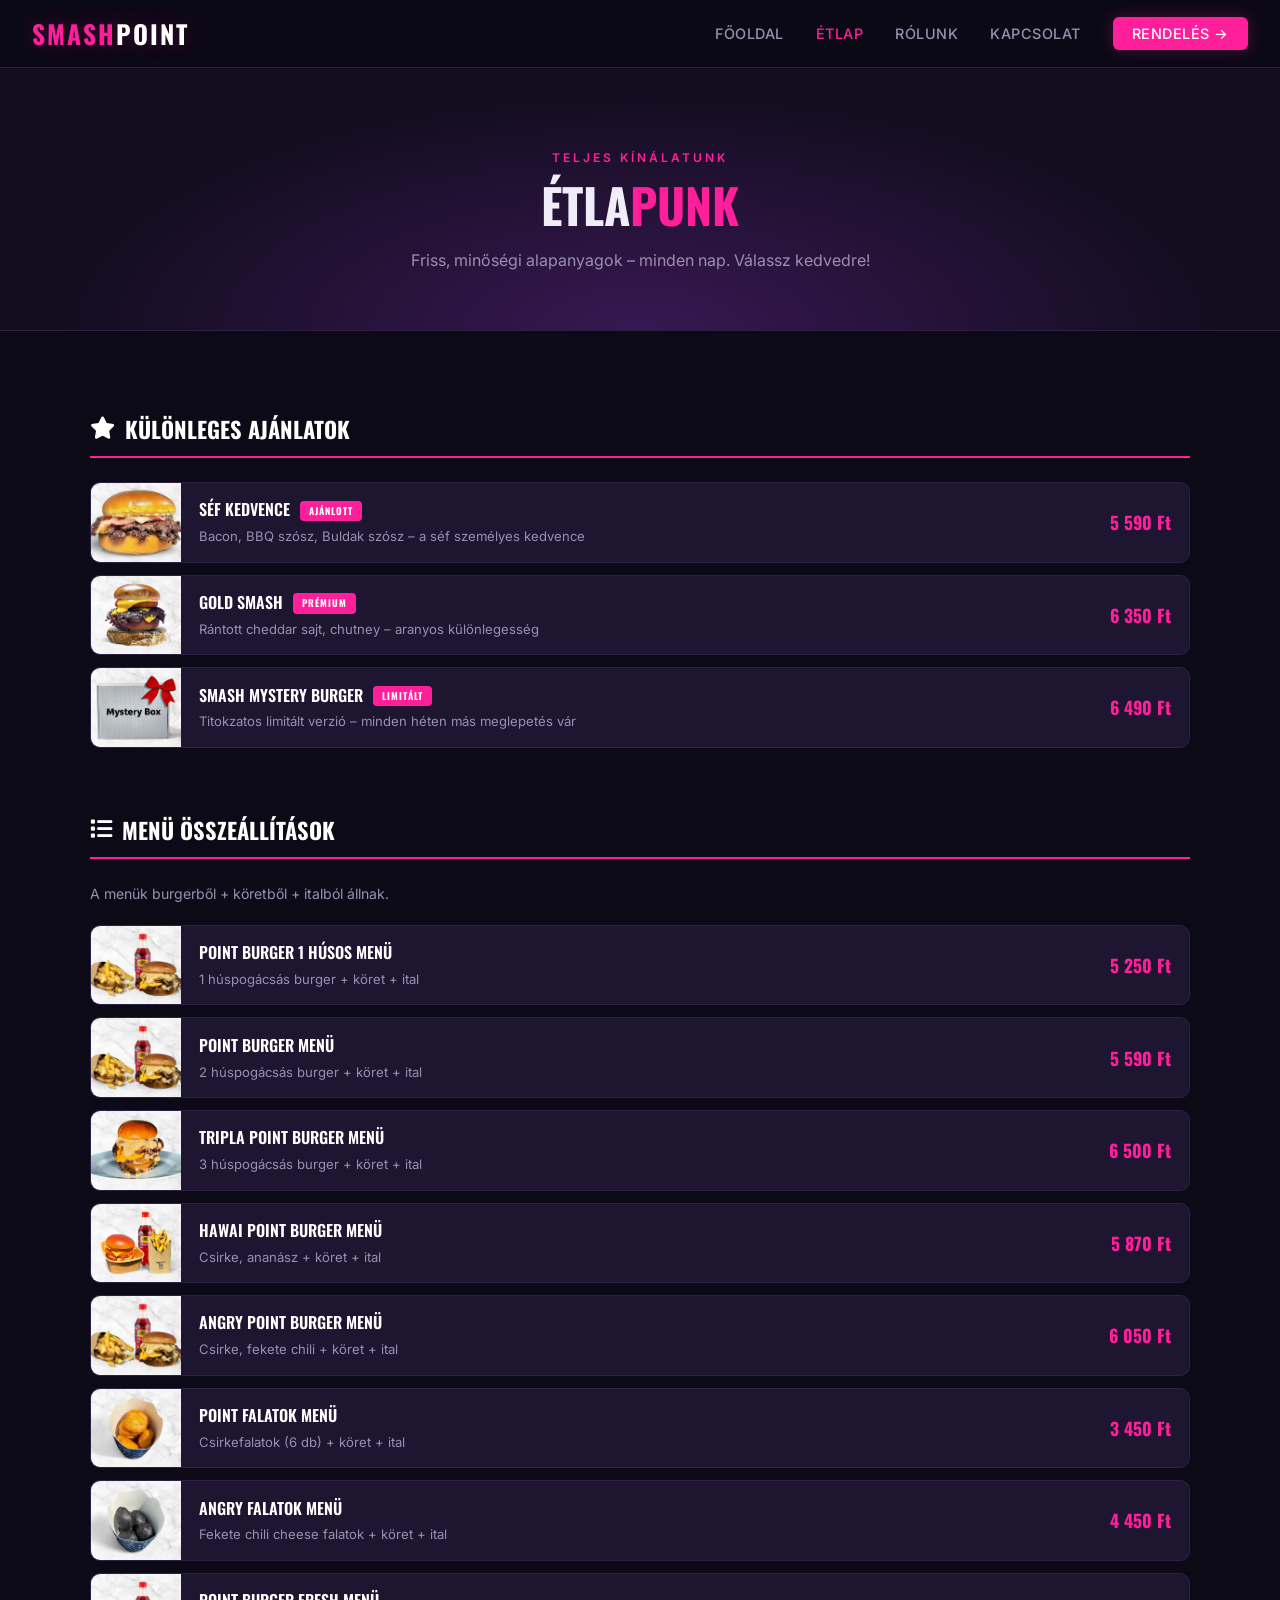
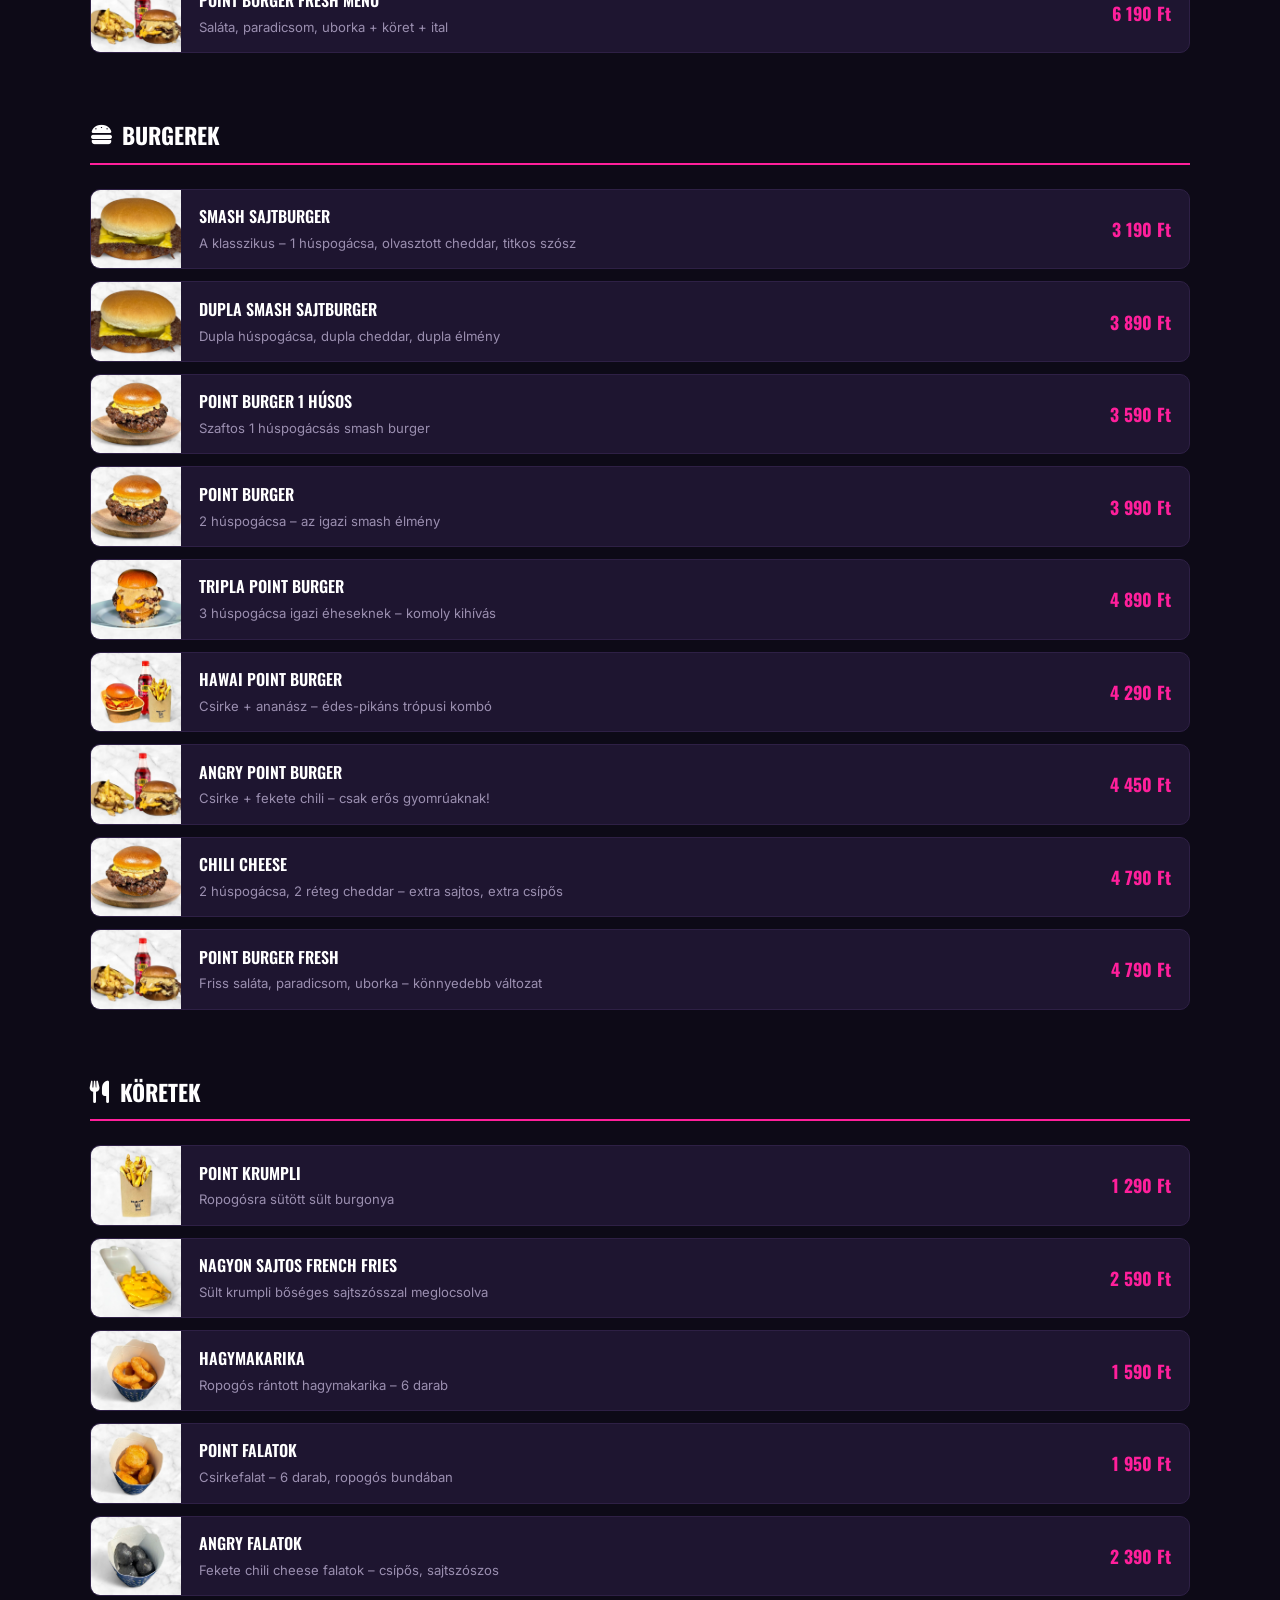
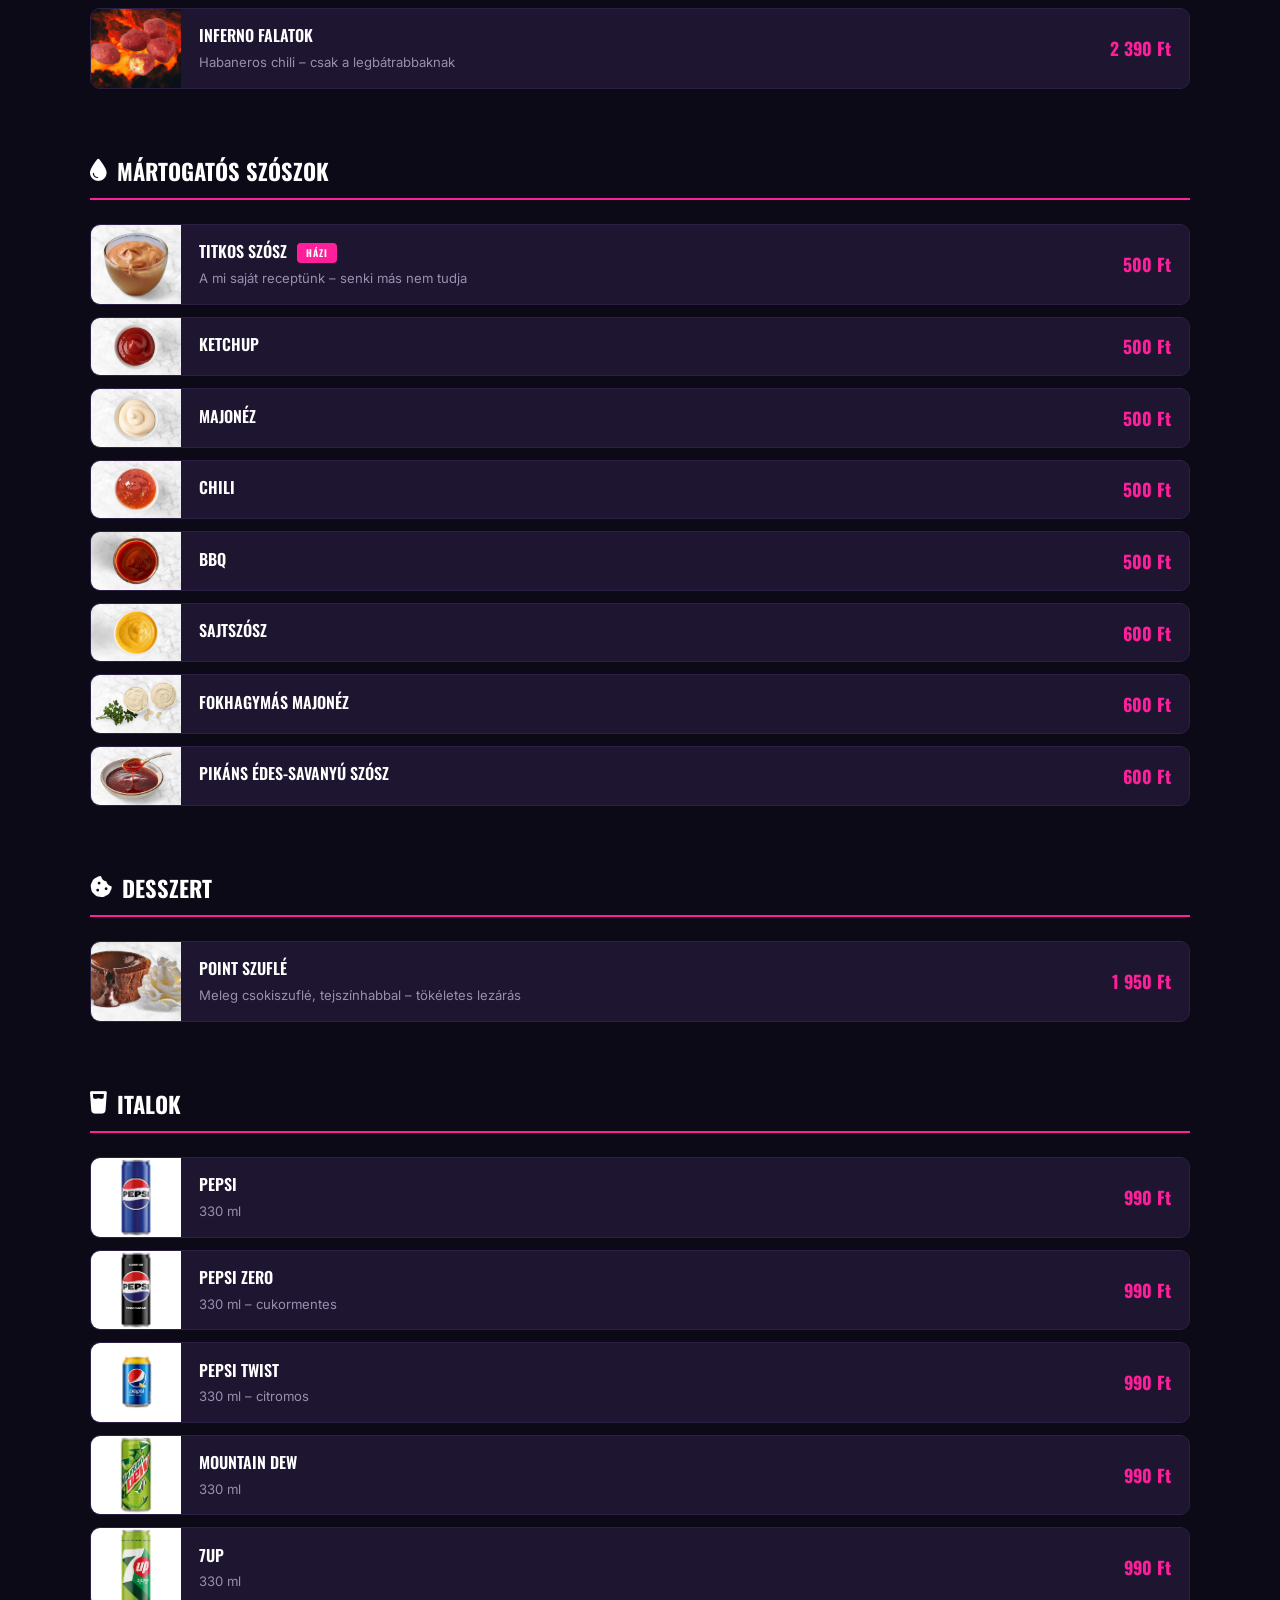
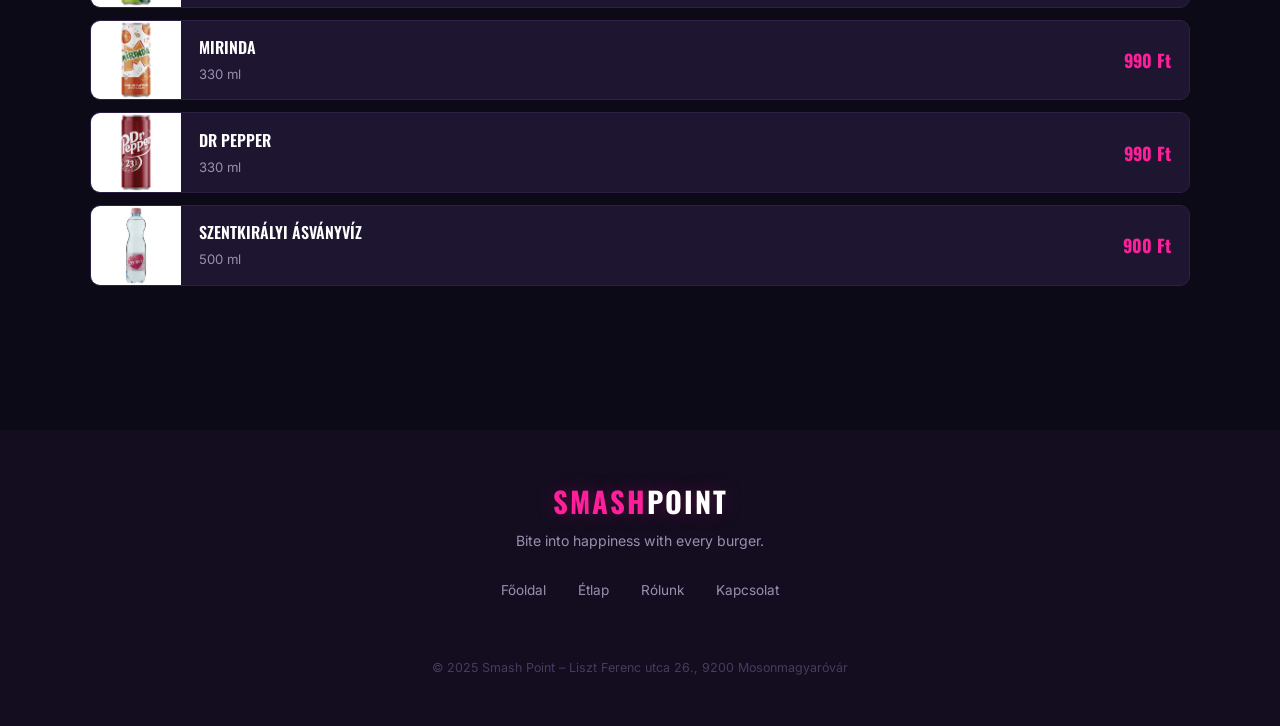
==== commit bbaaeb3e: "Add files via upload" ====
--- a/etlap.html
+++ b/etlap.html
@@ -6,6 +6,7 @@
   <title>Étlap – Smash Point Mosonmagyaróvár</title>
   <meta name="description" content="Smash Point teljes étlapja: burgerek, köretek, szószok, desszert és italok. Smash burgerek Mosonmagyaróváron." />
   <link rel="stylesheet" href="style.css" />
+  <link rel="stylesheet" href="https://cdnjs.cloudflare.com/ajax/libs/font-awesome/6.5.0/css/all.min.css" />
 </head>
 <body>
 
@@ -34,7 +35,7 @@
 
       <!-- KÜLÖNLEGES AJÁNLATOK -->
       <div class="menu-section">
-        <div class="menu-section-title">⭐ Különleges Ajánlatok</div>
+        <div class="menu-section-title"><i class="fa-solid fa-star"></i> Különleges Ajánlatok</div>
         <div class="menu-items">
           <div class="menu-item">
             <img src="img/sef_kedvence.jpg" alt="Séf Kedvence" class="menu-item-img" />
@@ -71,7 +72,7 @@
 
       <!-- MENÜ ÖSSZEÁLLÍTÁSOK -->
       <div class="menu-section">
-        <div class="menu-section-title">🍔 Menü Összeállítások</div>
+        <div class="menu-section-title"><i class="fa-solid fa-list"></i> Menü Összeállítások</div>
         <p style="color: var(--muted); font-size: 0.88rem; margin-bottom: 1.2rem;">A menük burgerből + köretből + italból állnak.</p>
         <div class="menu-items">
           <div class="menu-item">
@@ -159,7 +160,7 @@
 
       <!-- BURGEREK -->
       <div class="menu-section">
-        <div class="menu-section-title">🍔 Burgerek</div>
+        <div class="menu-section-title"><i class="fa-solid fa-burger"></i> Burgerek</div>
         <div class="menu-items">
           <div class="menu-item">
             <img src="img/smash_sajtburger.jpg" alt="Smash Sajtburger" class="menu-item-img" />
@@ -226,7 +227,7 @@
             <div class="menu-item-body">
               <div class="menu-item-left">
                 <h4>Angry Point Burger</h4>
-                <p>Csirke + fekete chili – csak erős gyomrúaknak! 🌶️</p>
+                <p>Csirke + fekete chili – csak erős gyomrúaknak!</p>
               </div>
               <div class="menu-item-price">4 450 Ft</div>
             </div>
@@ -256,7 +257,7 @@
 
       <!-- KÖRETEK -->
       <div class="menu-section">
-        <div class="menu-section-title">🍟 Köretek</div>
+        <div class="menu-section-title"><i class="fa-solid fa-utensils"></i> Köretek</div>
         <div class="menu-items">
           <div class="menu-item">
             <img src="img/point_krumpli.jpg" alt="Point Krumpli" class="menu-item-img" />
@@ -313,7 +314,7 @@
             <div class="menu-item-body">
               <div class="menu-item-left">
                 <h4>Inferno Falatok</h4>
-                <p>Habaneros chili – csak a legbátrabbaknak 🌶️🌶️🌶️</p>
+                <p>Habaneros chili – csak a legbátrabbaknak </p>
               </div>
               <div class="menu-item-price">2 390 Ft</div>
             </div>
@@ -323,7 +324,7 @@
 
       <!-- SZÓSZOK -->
       <div class="menu-section">
-        <div class="menu-section-title">🥣 Mártogatós Szószok</div>
+        <div class="menu-section-title"><i class="fa-solid fa-droplet"></i> Mártogatós Szószok</div>
         <div class="menu-items">
           <div class="menu-item">
             <img src="img/titkos_szosz.jpg" alt="Titkos Szósz" class="menu-item-img" />
@@ -389,7 +390,7 @@
 
       <!-- DESSZERT -->
       <div class="menu-section">
-        <div class="menu-section-title">🍫 Desszert</div>
+        <div class="menu-section-title"><i class="fa-solid fa-cookie-bite"></i> Desszert</div>
         <div class="menu-items">
           <div class="menu-item">
             <img src="img/szufle.jpg" alt="Point Szuflé" class="menu-item-img" />
@@ -406,7 +407,7 @@
 
       <!-- ITALOK -->
       <div class="menu-section">
-        <div class="menu-section-title">🥤 Italok</div>
+        <div class="menu-section-title"><i class="fa-solid fa-glass-water"></i> Italok</div>
         <div class="menu-items">
           <div class="menu-item">
             <img src="img/pepsi.jpg" alt="Pepsi" class="menu-item-img" />
@@ -467,24 +468,18 @@
         </div>
       </div>
 
-      <div class="wolt-banner">
-        <h3>🛵 Rendeld Házhoz!</h3>
-        <p>Az egész étlapunk elérhető Wolton keresztül – gyors, egyszerű, finom.</p>
-        <a href="https://wolt.com/en/hun/mosonmagyarovar/restaurant/smash-point" target="_blank" class="btn btn-wolt">Rendelés Wolton</a>
-      </div>
-
     </div>
   </section>
 
   <footer>
     <div class="footer-logo">SMASH<span>POINT</span></div>
-    <p class="footer-tagline">Bite into happiness with every burger. 🍔</p>
+    <p class="footer-tagline">Bite into happiness with every burger.</p>
     <ul class="footer-links">
       <li><a href="index.html">Főoldal</a></li>
       <li><a href="etlap.html">Étlap</a></li>
       <li><a href="rolunk.html">Rólunk</a></li>
       <li><a href="kapcsolat.html">Kapcsolat</a></li>
-      <li><a href="https://wolt.com/en/hun/mosonmagyarovar/restaurant/smash-point" target="_blank">Wolt</a></li>
+
     </ul>
     <div class="footer-bottom">
       <p>© 2025 Smash Point – Liszt Ferenc utca 26., 9200 Mosonmagyaróvár</p>
@@ -496,5 +491,7 @@
     const links = document.getElementById('nav-links');
     btn.addEventListener('click', () => links.classList.toggle('open'));
   </script>
+
+
 </body>
 </html>
--- a/style.css
+++ b/style.css
@@ -641,16 +641,16 @@
   filter: grayscale(90%) invert(5%) hue-rotate(200deg);
 }
 
-/* ── WOLT BANNER ── */
-.wolt-banner {
-  background: linear-gradient(135deg, #009de0 0%, #006fa8 100%);
+/* ── PROMO BANNER ── */
+.promo-banner {
+  background: linear-gradient(135deg, var(--purple) 0%, var(--pink-dark) 100%);
   border-radius: 16px;
   padding: 2.5rem 2rem;
   text-align: center;
-  box-shadow: 0 8px 40px rgba(0,157,224,0.2);
-}
-
-.wolt-banner h3 {
+  box-shadow: 0 8px 40px rgba(255,31,155,0.2);
+}
+
+.promo-banner h3 {
   font-family: 'Oswald', sans-serif;
   font-size: 1.8rem;
   font-weight: 700;
@@ -659,10 +659,10 @@
   margin-bottom: 0.5rem;
 }
 
-.wolt-banner p { color: rgba(255,255,255,0.85); margin-bottom: 1.5rem; }
-
-.btn-wolt { background: #fff; color: #009de0; font-weight: 700; }
-.btn-wolt:hover { background: #e8f7ff; transform: translateY(-2px); }
+.promo-banner p { color: rgba(255,255,255,0.85); margin-bottom: 1.5rem; }
+
+.btn-action { background: #fff; color: var(--purple); font-weight: 700; }
+.btn-action:hover { background: #f5f0ff; transform: translateY(-2px); }
 
 /* ── MASCOT SECTION ── */
 .mascot-section {
@@ -712,7 +712,6 @@
 /* ── FOOTER ── */
 footer {
   background: var(--dark2);
-  border-top: 1px solid var(--border);
   padding: 3rem 2rem;
   text-align: center;
 }
@@ -749,42 +748,116 @@
 .footer-links a:hover { color: var(--pink); }
 
 .footer-bottom {
-  border-top: 1px solid var(--border);
   padding-top: 1.5rem;
   color: #4a3a60;
   font-size: 0.78rem;
 }
 
-/* ── RESPONSIVE ── */
+/* ══ TABLET (768px) ══════════════════════════════════ */
 @media (max-width: 768px) {
+  /* Nav */
   nav { padding: 0 1.25rem; }
 
   .nav-links {
     display: none;
     position: absolute;
     top: 68px;
-    left: 0;
-    right: 0;
+    left: 0; right: 0;
     background: var(--dark2);
     flex-direction: column;
     gap: 0;
     border-bottom: 1px solid var(--border);
+    z-index: 99;
   }
-
   .nav-links.open { display: flex; }
   .nav-links li a { display: block; padding: 1rem 1.5rem; border-bottom: 1px solid var(--border); }
   .hamburger { display: flex; }
 
+  /* Sections */
+  section { padding: 3rem 1.25rem; }
+  .container { padding: 0; }
+
+  /* Hero */
+  .hero { min-height: 70vh; padding: 3rem 1.25rem; }
+  .hero-logo-img { width: 150px; height: 150px; }
+  .hero-btns { flex-direction: column; align-items: center; gap: 0.75rem; }
+  .hero-btns .btn { width: 100%; max-width: 280px; text-align: center; }
+
+  /* Grids */
   .about-grid,
-  .kapcsolat-grid { grid-template-columns: 1fr; gap: 2rem; }
-
-  .mascot-section { flex-direction: column; text-align: center; padding: 2rem; }
-  .mascot-img { width: 140px; height: 140px; }
-
+  .kapcsolat-grid  { grid-template-columns: 1fr; gap: 2rem; }
+  .features-grid   { grid-template-columns: 1fr 1fr; gap: 1rem; }
+  .values-grid     { grid-template-columns: 1fr 1fr; gap: 1rem; }
+  .menu-preview-grid { grid-template-columns: 1fr; }
+
+  /* Mascot */
+  .mascot-section { flex-direction: column; text-align: center; padding: 2rem 1.25rem; gap: 1.5rem; }
+  .mascot-img { width: 130px; height: 130px; }
+  .mascot-text h2 { font-size: 1.6rem; }
+
+  /* Étlap */
+  .menu-item { flex-direction: row; }
+  .menu-item-img { width: 72px; min-height: 72px; }
+  .menu-card-img { width: 80px; }
+
+  /* Kapcsolat */
   .hours-grid { grid-template-columns: 1fr; }
   .hours-row span:first-child { font-weight: 600; color: var(--text); }
   .hours-row span:last-child { padding-bottom: 0.4rem; }
 
-  .menu-item-img { width: 72px; }
-  .menu-card-img { width: 80px; }
-}
+  /* Section titles */
+  .section-title { font-size: 2rem; }
+
+  /* Feature cards */
+  .feature-card { padding: 1.5rem 1rem; }
+  .feature-icon { font-size: 2rem; }
+}
+
+/* ══ MOBIL (480px) ═══════════════════════════════════ */
+@media (max-width: 480px) {
+  /* Nav */
+  nav { height: 60px; }
+  .nav-logo { font-size: 1.3rem; }
+
+  /* Hero */
+  .hero { min-height: 60vh; padding: 2.5rem 1rem; }
+  .hero-logo-img { width: 120px; height: 120px; margin-bottom: 1rem; }
+  .hero-sub { font-size: 0.9rem; letter-spacing: 2px; }
+  .hero p { font-size: 0.95rem; }
+  .hero-btns .btn { font-size: 0.9rem; padding: 0.75rem 1.5rem; }
+
+  /* Sections */
+  section { padding: 2.5rem 1rem; }
+
+  /* Grids egytől egyig 1 oszlop */
+  .features-grid { grid-template-columns: 1fr; }
+  .values-grid   { grid-template-columns: 1fr; }
+
+  /* Section cím */
+  .section-title { font-size: 1.7rem; }
+  .section-label { font-size: 0.65rem; }
+
+  /* Étlap kártyák */
+  .menu-item-img { width: 60px; min-height: 60px; }
+  .menu-item-left h4 { font-size: 0.88rem; }
+  .menu-item-price { font-size: 0.95rem; }
+
+  /* Kapcsolat */
+  .social-link { padding: 0.75rem; }
+  .map-embed iframe { height: 200px; }
+
+  /* Footer */
+  footer { padding: 2rem 1rem; }
+  .footer-logo { font-size: 1.4rem; }
+  .footer-links { gap: 1rem; flex-wrap: wrap; justify-content: center; }
+  .footer-links a { font-size: 0.8rem; }
+  .footer-bottom p { font-size: 0.72rem; }
+
+  /* Értékkártyák */
+  .value-card { padding: 1.25rem; }
+  .value-card .icon { font-size: 1.6rem; }
+
+  /* About */
+  .about-visual img { border-radius: 12px; }
+  .about-visual-caption { font-size: 1rem; padding: 1rem; }
+}
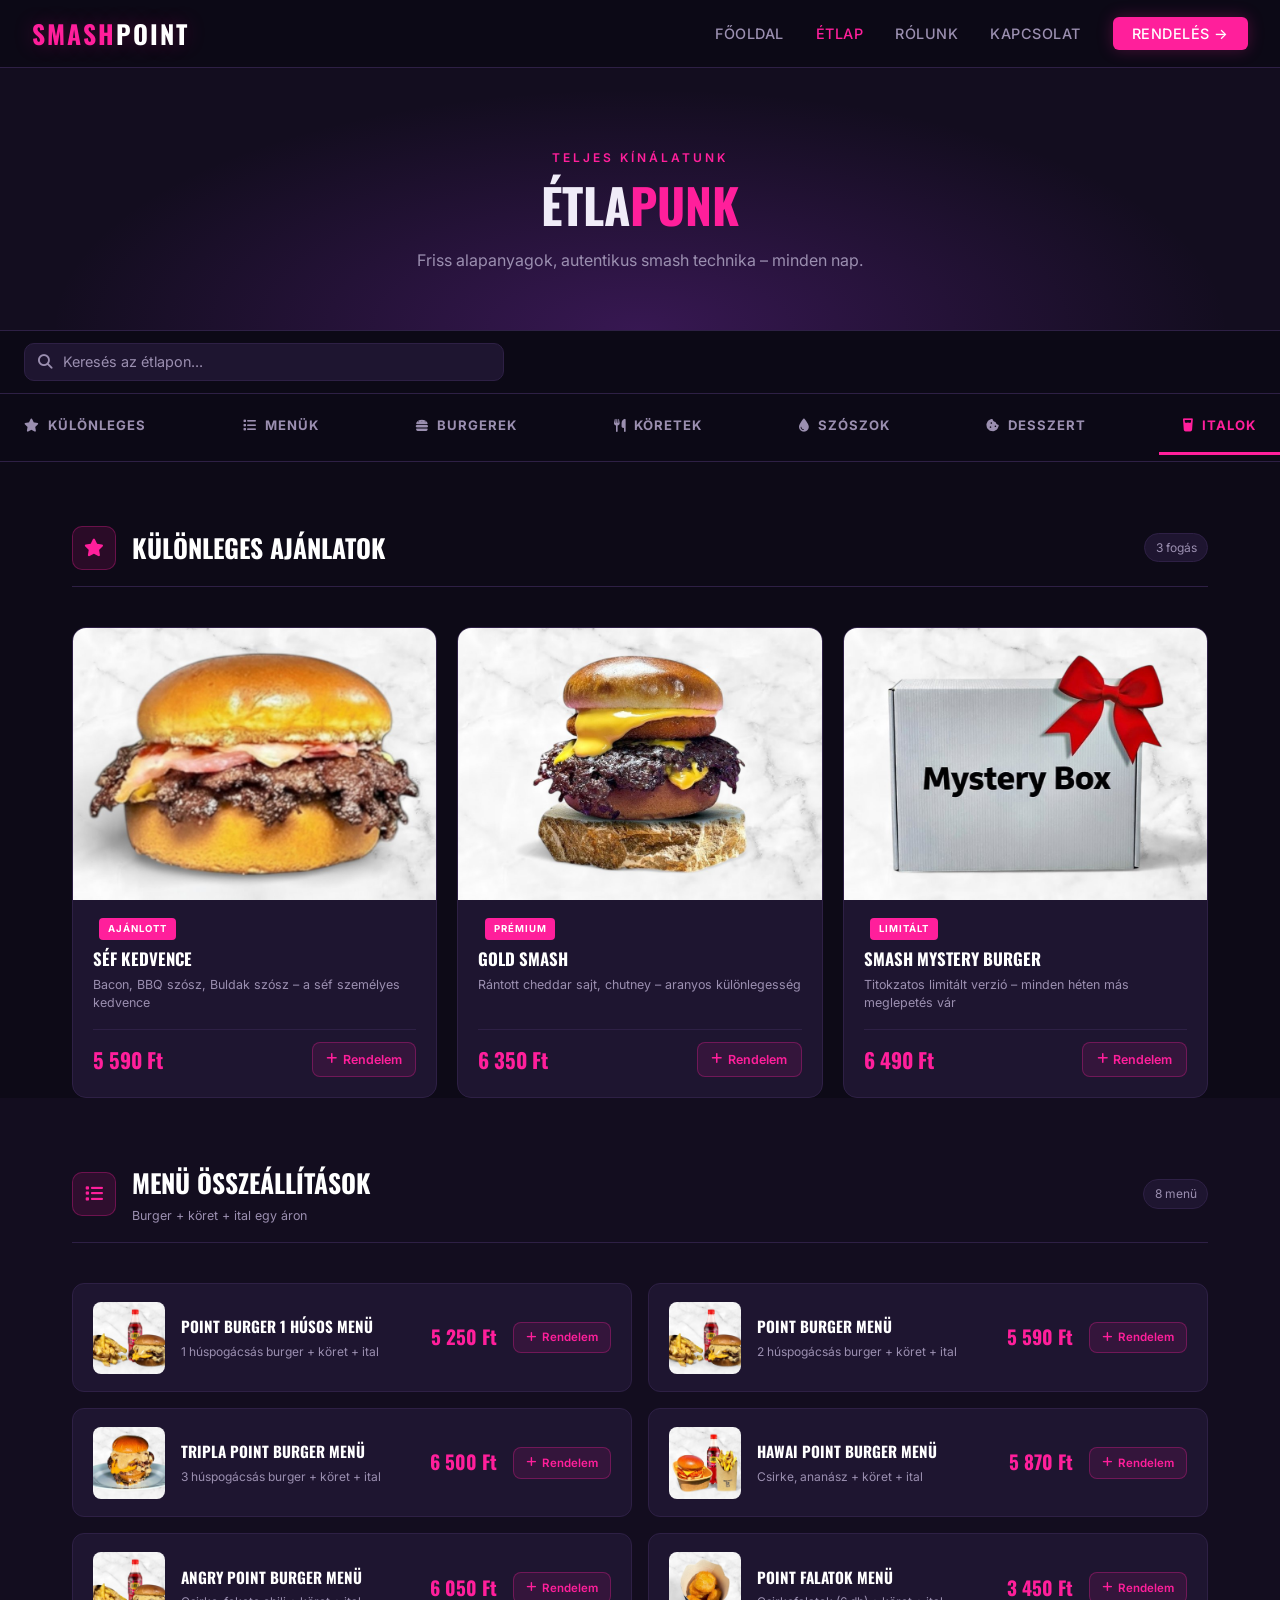
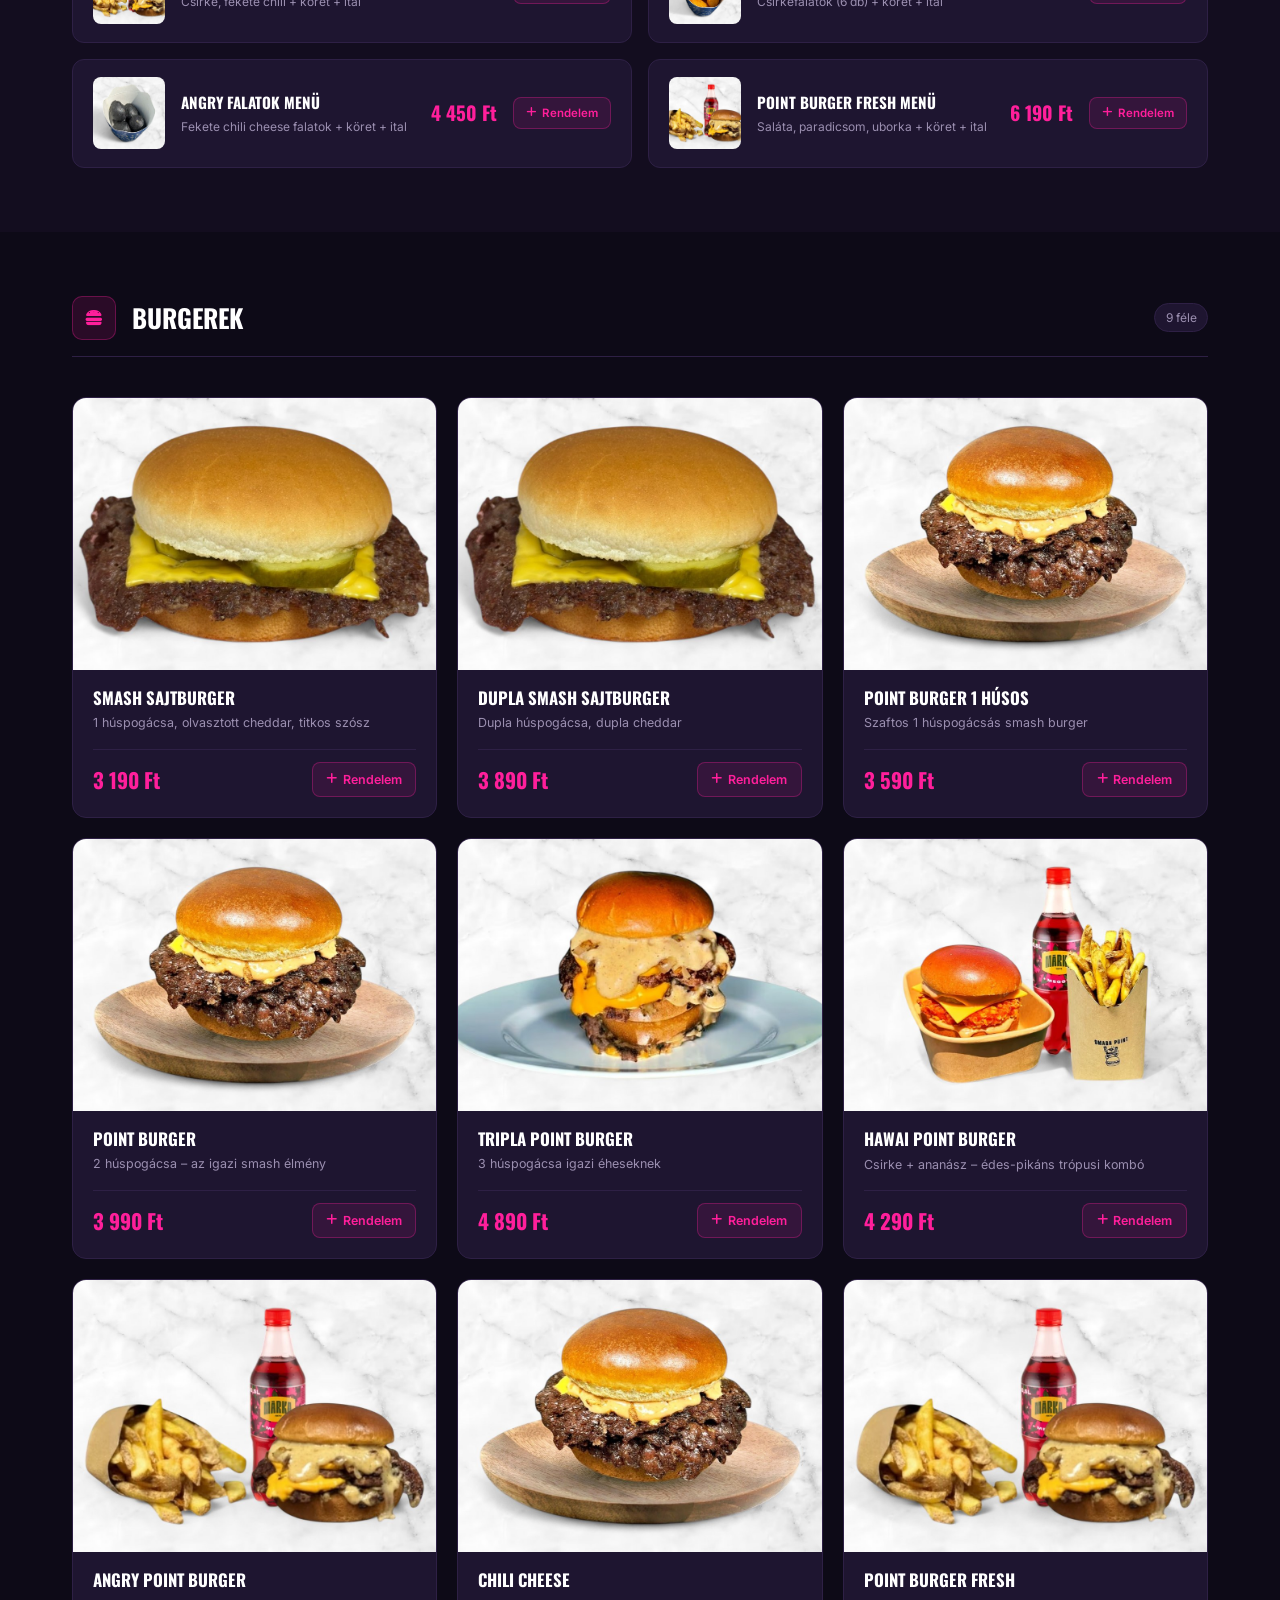
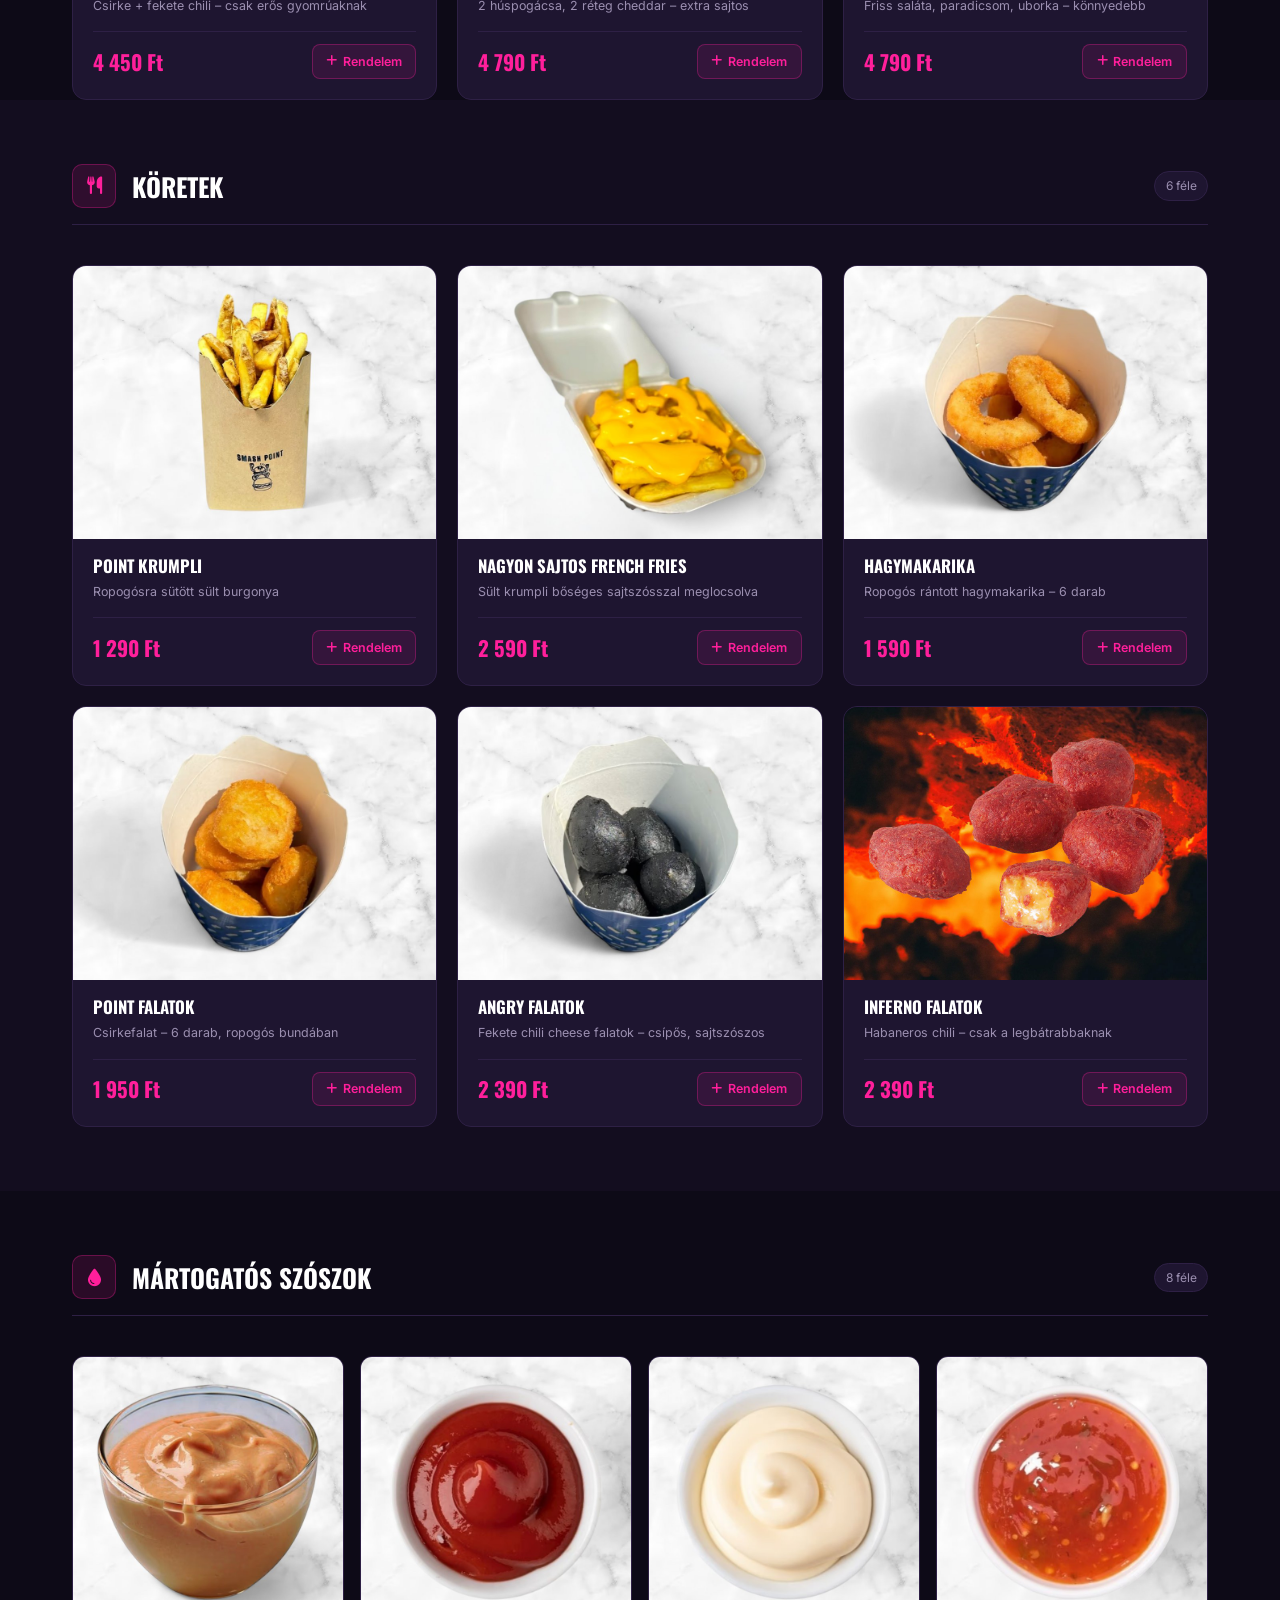
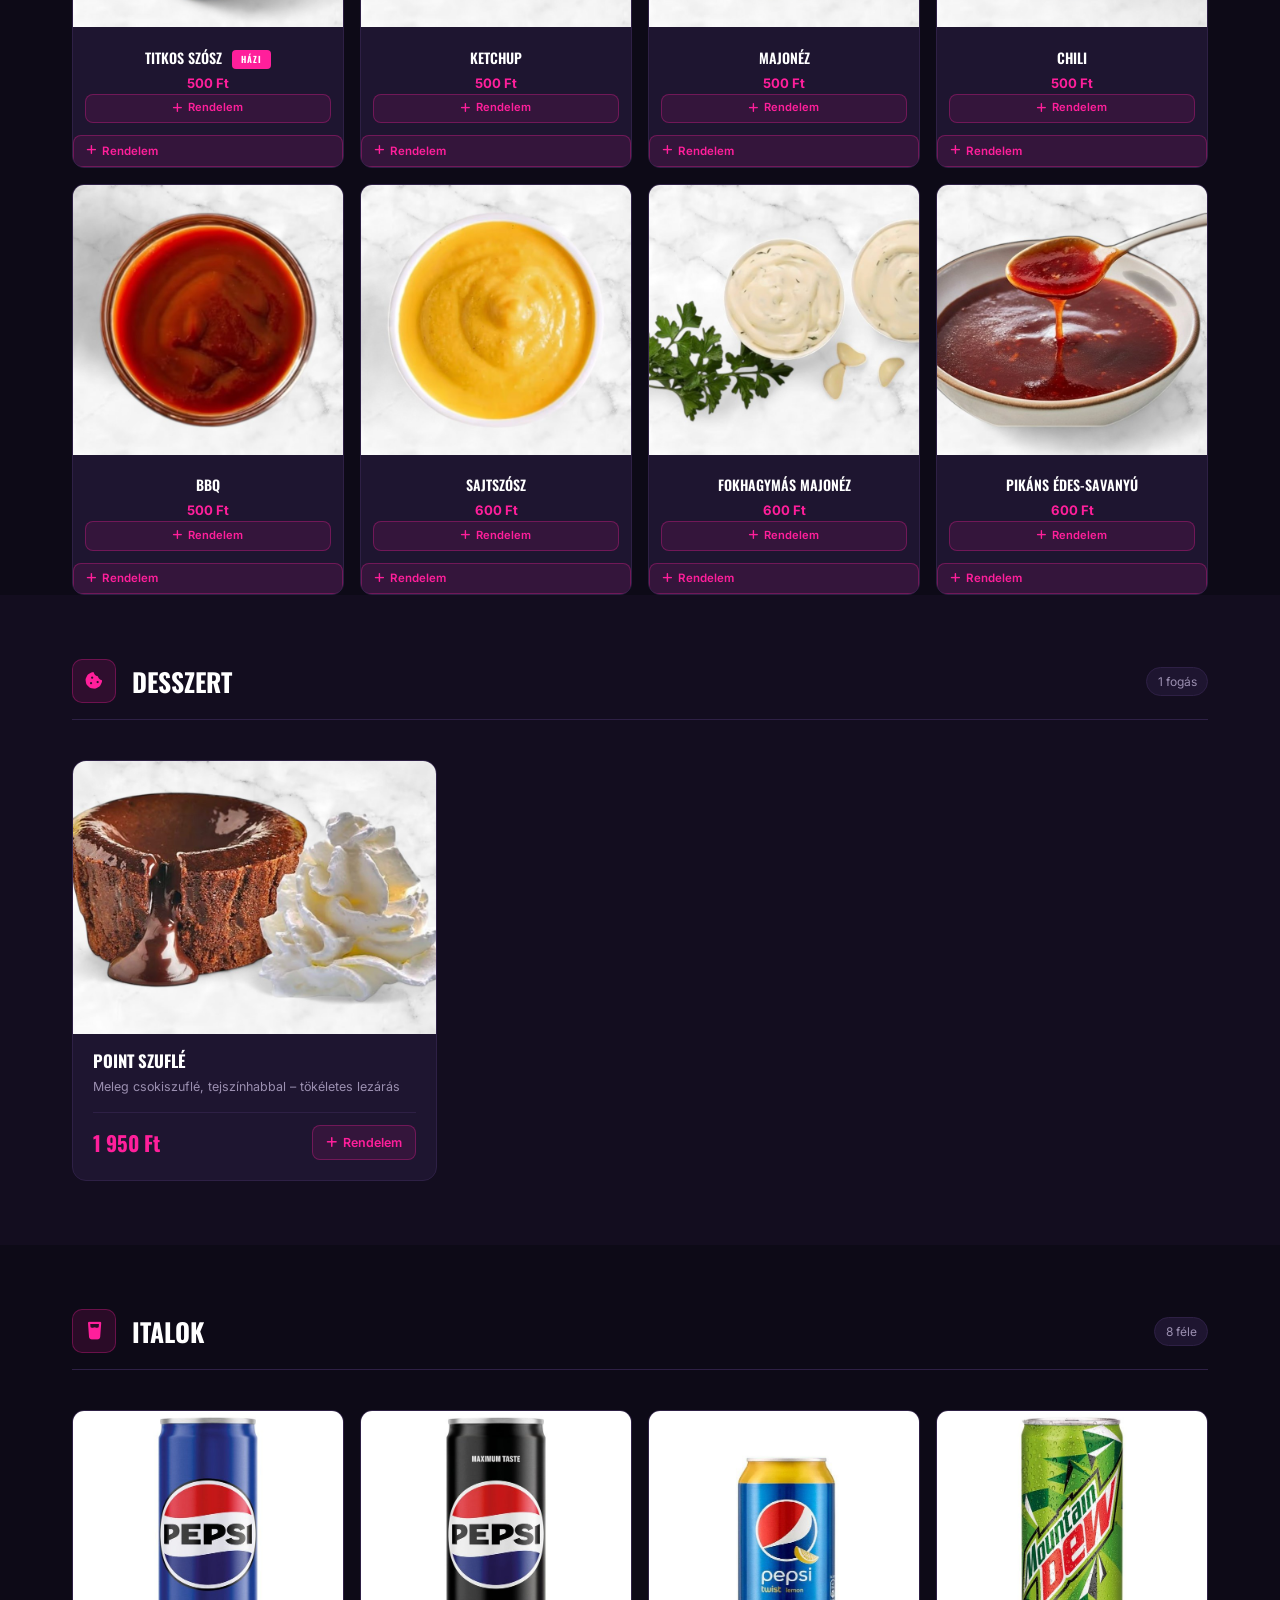
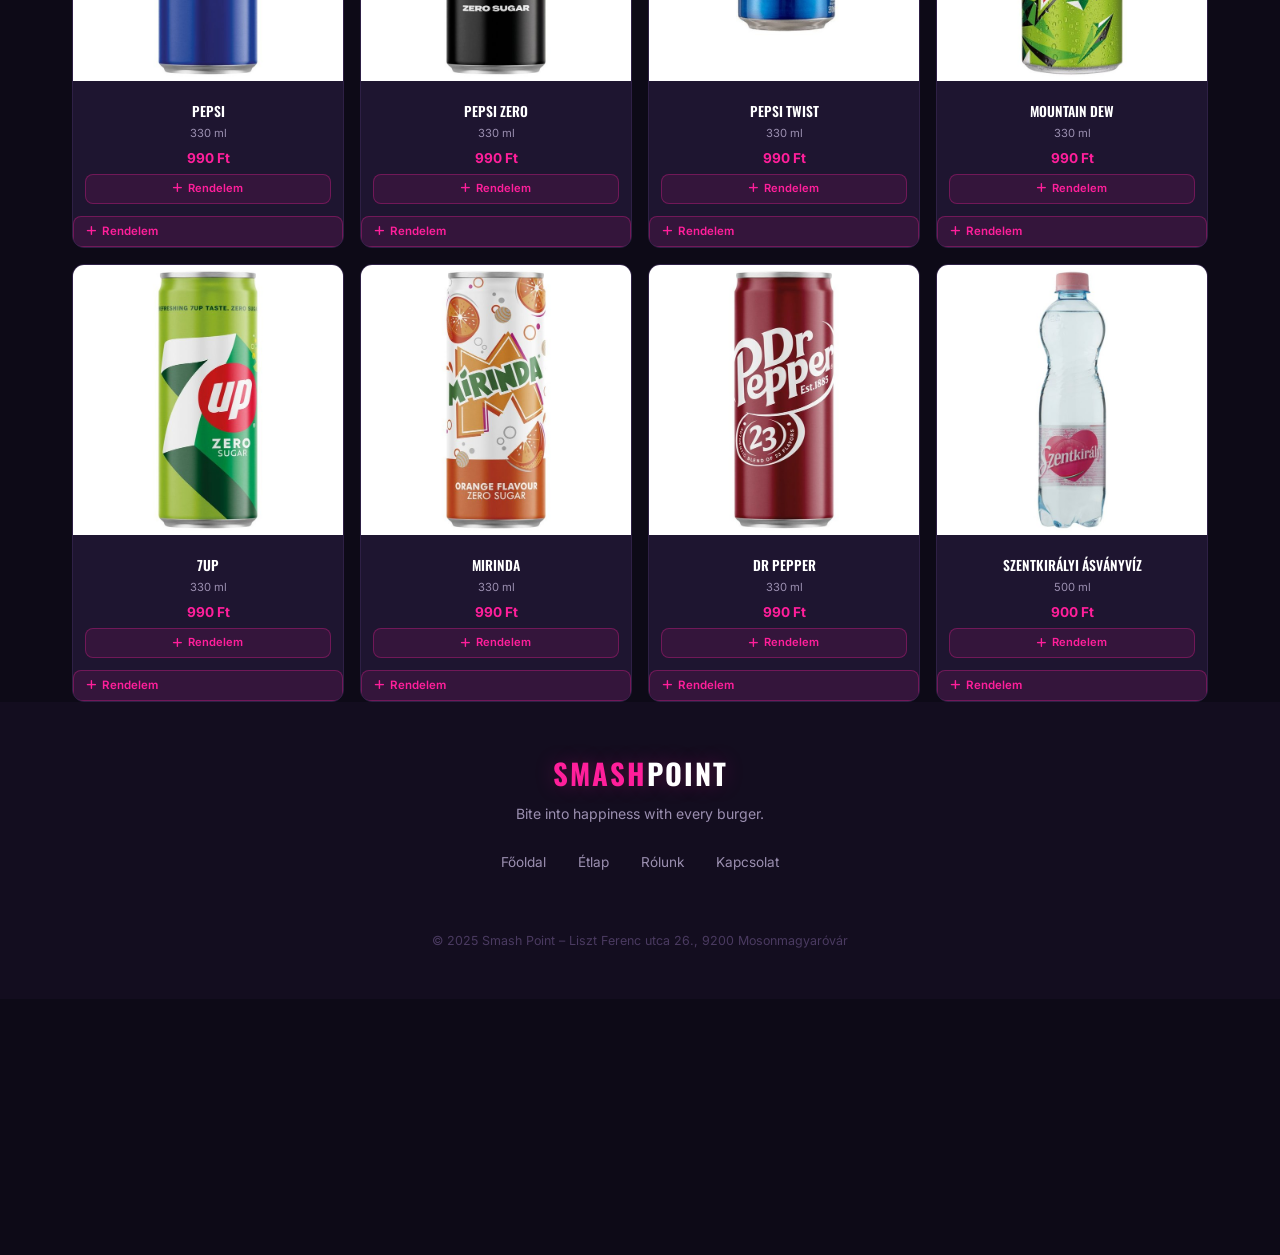
==== commit 611caefb: "Add files via upload" ====
--- a/etlap.html
+++ b/etlap.html
@@ -4,9 +4,397 @@
   <meta charset="UTF-8" />
   <meta name="viewport" content="width=device-width, initial-scale=1.0" />
   <title>Étlap – Smash Point Mosonmagyaróvár</title>
-  <meta name="description" content="Smash Point teljes étlapja: burgerek, köretek, szószok, desszert és italok. Smash burgerek Mosonmagyaróváron." />
+  <meta name="description" content="Smash Point teljes étlapja: burgerek, köretek, szószok, desszert és italok." />
   <link rel="stylesheet" href="style.css" />
   <link rel="stylesheet" href="https://cdnjs.cloudflare.com/ajax/libs/font-awesome/6.5.0/css/all.min.css" />
+  <style>
+    /* ── Kereső sáv ────────────────────────────────── */
+    .search-bar {
+      position: sticky;
+      top: 68px;
+      z-index: 51;
+      background: rgba(13,10,23,0.97);
+      backdrop-filter: blur(14px);
+      border-bottom: 1px solid var(--border);
+      padding: 0.75rem 1.5rem;
+      display: flex;
+      align-items: center;
+      gap: 0.75rem;
+    }
+    .search-input-wrap {
+      position: relative;
+      flex: 1;
+      max-width: 480px;
+    }
+    .search-input-wrap i {
+      position: absolute;
+      left: 0.9rem;
+      top: 50%;
+      transform: translateY(-50%);
+      color: var(--muted);
+      font-size: 0.9rem;
+      pointer-events: none;
+    }
+    .search-input {
+      width: 100%;
+      background: var(--card);
+      border: 1px solid var(--border);
+      color: var(--text);
+      padding: 0.6rem 0.9rem 0.6rem 2.4rem;
+      border-radius: 10px;
+      font-size: 0.9rem;
+      font-family: 'Inter', sans-serif;
+      outline: none;
+      transition: border-color 0.2s;
+    }
+    .search-input:focus { border-color: var(--pink); }
+    .search-input::placeholder { color: var(--muted); }
+    .search-clear {
+      position: absolute;
+      right: 0.75rem;
+      top: 50%;
+      transform: translateY(-50%);
+      background: none;
+      border: none;
+      color: var(--muted);
+      cursor: pointer;
+      font-size: 0.85rem;
+      display: none;
+    }
+    .search-clear.show { display: block; }
+    .search-clear:hover { color: var(--pink); }
+    .search-results-count {
+      font-size: 0.8rem;
+      color: var(--muted);
+      white-space: nowrap;
+    }
+    .search-results-count span { color: var(--pink); font-weight: 700; }
+
+    /* Keresési eredmény highlight */
+    .search-highlight { color: var(--pink); font-weight: 700; }
+
+    /* Ha nincs találat */
+    .no-results {
+      text-align: center;
+      padding: 3rem 2rem;
+      color: var(--muted);
+      display: none;
+    }
+    .no-results i { font-size: 2.5rem; margin-bottom: 1rem; display: block; opacity: 0.3; }
+
+    /* ── Kategória nav ─────────────────────────────── */
+    .cat-nav {
+      position: sticky;
+      top: 118px;
+      z-index: 50;
+      background: rgba(13,10,23,0.96);
+      backdrop-filter: blur(14px);
+      border-bottom: 1px solid var(--border);
+      padding: 0;
+      display: flex;
+      overflow-x: auto;
+      scrollbar-width: none;
+      transition: top 0.2s;
+    }
+    .cat-nav::-webkit-scrollbar { display: none; }
+    .cat-nav.search-active { top: 68px; }
+
+    .cat-tab {
+      padding: 1rem 1.5rem;
+      font-size: 0.82rem;
+      font-weight: 700;
+      text-transform: uppercase;
+      letter-spacing: 1px;
+      color: var(--muted);
+      text-decoration: none;
+      white-space: nowrap;
+      border-bottom: 3px solid transparent;
+      transition: all 0.2s;
+      display: flex;
+      align-items: center;
+      gap: 0.5rem;
+    }
+    .cat-tab:hover { color: var(--text); }
+    .cat-tab.active { color: var(--pink); border-bottom-color: var(--pink); }
+
+    /* ── Szekció ───────────────────────────────────── */
+    .etlap-section {
+      padding: 4rem 0;
+    }
+    .etlap-section.dark {
+      background: var(--dark2);
+    }
+    .etlap-inner {
+      max-width: 1200px;
+      margin: 0 auto;
+      padding: 0 2rem;
+    }
+
+    .section-hdr {
+      display: flex;
+      align-items: center;
+      gap: 1rem;
+      margin-bottom: 2.5rem;
+      padding-bottom: 1rem;
+      border-bottom: 1px solid var(--border);
+    }
+    .section-hdr-icon {
+      width: 44px; height: 44px;
+      background: rgba(255,31,155,0.12);
+      border: 1px solid rgba(255,31,155,0.3);
+      border-radius: 10px;
+      display: flex; align-items: center; justify-content: center;
+      font-size: 1.1rem;
+      color: var(--pink);
+      flex-shrink: 0;
+    }
+    .section-hdr h2 {
+      font-family: 'Oswald', sans-serif;
+      font-size: 1.6rem;
+      font-weight: 700;
+      text-transform: uppercase;
+      color: #fff;
+    }
+    .section-hdr-count {
+      margin-left: auto;
+      font-size: 0.75rem;
+      color: var(--muted);
+      background: var(--card);
+      border: 1px solid var(--border);
+      padding: 0.25rem 0.65rem;
+      border-radius: 20px;
+    }
+
+    /* ── Kártya grid ───────────────────────────────── */
+    .items-grid {
+      display: grid;
+      grid-template-columns: repeat(3, 1fr);
+      gap: 1.25rem;
+    }
+
+    .item-card {
+      background: var(--card);
+      border: 1px solid var(--border);
+      border-radius: 14px;
+      overflow: hidden;
+      transition: transform 0.2s, border-color 0.2s, box-shadow 0.2s;
+      display: flex;
+      flex-direction: column;
+    }
+    .item-card:hover {
+      transform: translateY(-4px);
+      border-color: var(--pink);
+      box-shadow: 0 12px 36px rgba(255,31,155,0.12);
+    }
+
+    .item-card-img {
+      width: 100%;
+      aspect-ratio: 4/3;
+      object-fit: cover;
+      display: block;
+    }
+    .item-card-img-placeholder {
+      width: 100%;
+      aspect-ratio: 4/3;
+      background: var(--card2);
+      display: flex;
+      align-items: center;
+      justify-content: center;
+      font-size: 3rem;
+      color: var(--border2);
+    }
+
+    .item-card-body {
+      padding: 1.1rem 1.25rem 1.25rem;
+      display: flex;
+      flex-direction: column;
+      flex: 1;
+    }
+
+    .item-card-badges {
+      display: flex;
+      gap: 0.4rem;
+      margin-bottom: 0.6rem;
+      flex-wrap: wrap;
+    }
+
+    .item-card h4 {
+      font-family: 'Oswald', sans-serif;
+      font-size: 1.05rem;
+      font-weight: 700;
+      text-transform: uppercase;
+      color: #fff;
+      margin-bottom: 0.4rem;
+      line-height: 1.2;
+    }
+
+    .item-card p {
+      font-size: 0.78rem;
+      color: var(--muted);
+      line-height: 1.5;
+      flex: 1;
+      margin-bottom: 1rem;
+    }
+
+    .item-card-footer {
+      display: flex;
+      align-items: center;
+      justify-content: space-between;
+      margin-top: auto;
+      padding-top: 0.75rem;
+      border-top: 1px solid var(--border);
+    }
+
+    .item-price {
+      font-family: 'Oswald', sans-serif;
+      font-size: 1.3rem;
+      font-weight: 700;
+      color: var(--pink);
+    }
+
+    .item-order-btn {
+      background: rgba(255,31,155,0.1);
+      border: 1px solid rgba(255,31,155,0.3);
+      color: var(--pink);
+      border-radius: 8px;
+      padding: 0.4rem 0.85rem;
+      font-size: 0.78rem;
+      font-weight: 600;
+      text-decoration: none;
+      transition: all 0.2s;
+      display: flex;
+      align-items: center;
+      gap: 0.35rem;
+    }
+    .item-order-btn:hover {
+      background: var(--pink);
+      color: #fff;
+      border-color: var(--pink);
+    }
+
+    /* ── Menü összeállítások ──────────────────────── */
+    .combo-grid {
+      display: grid;
+      grid-template-columns: repeat(2, 1fr);
+      gap: 1rem;
+    }
+
+    .combo-card {
+      background: var(--card);
+      border: 1px solid var(--border);
+      border-radius: 12px;
+      padding: 1.1rem 1.25rem;
+      display: flex;
+      align-items: center;
+      gap: 1rem;
+      transition: border-color 0.2s, transform 0.2s;
+    }
+    .combo-card:hover { border-color: var(--pink); transform: translateX(4px); }
+
+    .combo-img {
+      width: 72px; height: 72px;
+      object-fit: cover;
+      border-radius: 8px;
+      flex-shrink: 0;
+    }
+
+    .combo-info { flex: 1; min-width: 0; }
+    .combo-info h4 {
+      font-family: 'Oswald', sans-serif;
+      font-size: 0.95rem;
+      font-weight: 700;
+      text-transform: uppercase;
+      color: #fff;
+      margin-bottom: 0.2rem;
+    }
+    .combo-info p { font-size: 0.75rem; color: var(--muted); }
+    .combo-price {
+      font-family: 'Oswald', sans-serif;
+      font-size: 1.2rem;
+      font-weight: 700;
+      color: var(--pink);
+      white-space: nowrap;
+      flex-shrink: 0;
+    }
+
+    /* ── Szószok grid ─────────────────────────────── */
+    .sauce-grid {
+      display: grid;
+      grid-template-columns: repeat(4, 1fr);
+      gap: 1rem;
+    }
+
+    .sauce-card {
+      background: var(--card);
+      border: 1px solid var(--border);
+      border-radius: 12px;
+      overflow: hidden;
+      text-align: center;
+      transition: border-color 0.2s, transform 0.2s;
+    }
+    .sauce-card:hover { border-color: var(--pink); transform: translateY(-3px); }
+    .sauce-card img {
+      width: 100%; aspect-ratio: 1;
+      object-fit: cover;
+    }
+    .sauce-card-body { padding: 0.75rem; }
+    .sauce-card h4 {
+      font-family: 'Oswald', sans-serif;
+      font-size: 0.88rem;
+      font-weight: 600;
+      text-transform: uppercase;
+      color: #fff;
+      margin-bottom: 0.2rem;
+    }
+    .sauce-price {
+      font-size: 0.82rem;
+      color: var(--pink);
+      font-weight: 700;
+    }
+
+    /* ── Italok ───────────────────────────────────── */
+    .drink-grid {
+      display: grid;
+      grid-template-columns: repeat(4, 1fr);
+      gap: 1rem;
+    }
+    .drink-card {
+      background: var(--card);
+      border: 1px solid var(--border);
+      border-radius: 12px;
+      overflow: hidden;
+      text-align: center;
+      transition: border-color 0.2s, transform 0.2s;
+    }
+    .drink-card:hover { border-color: var(--purple); transform: translateY(-3px); }
+    .drink-card img { width: 100%; aspect-ratio: 1; object-fit: cover; }
+    .drink-card-body { padding: 0.75rem; }
+    .drink-card h4 {
+      font-family: 'Oswald', sans-serif;
+      font-size: 0.85rem;
+      font-weight: 600;
+      text-transform: uppercase;
+      color: #fff;
+      margin-bottom: 0.15rem;
+    }
+    .drink-card p { font-size: 0.7rem; color: var(--muted); margin-bottom: 0.3rem; }
+    .drink-price { font-size: 0.85rem; color: var(--pink); font-weight: 700; }
+
+    /* ── Responsive ───────────────────────────────── */
+    @media (max-width: 1024px) {
+      .items-grid { grid-template-columns: repeat(2, 1fr); }
+      .sauce-grid  { grid-template-columns: repeat(3, 1fr); }
+      .drink-grid  { grid-template-columns: repeat(3, 1fr); }
+    }
+    @media (max-width: 640px) {
+      .menu-section { padding: 3rem 1rem; }
+      .items-grid  { grid-template-columns: 1fr; }
+      .combo-grid  { grid-template-columns: 1fr; }
+      .sauce-grid  { grid-template-columns: repeat(2, 1fr); }
+      .drink-grid  { grid-template-columns: repeat(2, 1fr); }
+      .cat-tab { padding: 0.85rem 1rem; font-size: 0.75rem; }
+    }
+  </style>
 </head>
 <body>
 
@@ -24,452 +412,382 @@
     </ul>
   </nav>
 
+  <!-- PAGE HERO -->
   <div class="page-hero">
     <div class="section-label">Teljes kínálatunk</div>
     <h1 class="section-title">ÉTLA<span>PUNK</span></h1>
-    <p style="color: var(--muted); max-width: 500px; margin: 0 auto;">Friss, minőségi alapanyagok – minden nap. Válassz kedvedre!</p>
+    <p style="color:var(--muted);max-width:480px;margin:0 auto;">Friss alapanyagok, autentikus smash technika – minden nap.</p>
   </div>
 
-  <section>
-    <div class="container">
-
-      <!-- KÜLÖNLEGES AJÁNLATOK -->
-      <div class="menu-section">
-        <div class="menu-section-title"><i class="fa-solid fa-star"></i> Különleges Ajánlatok</div>
-        <div class="menu-items">
-          <div class="menu-item">
-            <img src="img/sef_kedvence.jpg" alt="Séf Kedvence" class="menu-item-img" />
-            <div class="menu-item-body">
-              <div class="menu-item-left">
-                <h4>Séf Kedvence <span class="special-badge">AJÁNLOTT</span></h4>
-                <p>Bacon, BBQ szósz, Buldak szósz – a séf személyes kedvence</p>
-              </div>
-              <div class="menu-item-price">5 590 Ft</div>
+  <!-- KERESŐ -->
+  <div class="search-bar" id="search-bar">
+    <div class="search-input-wrap">
+      <i class="fa-solid fa-magnifying-glass"></i>
+      <input type="search" class="search-input" id="search-input" placeholder="Keresés az étlapon..." autocomplete="off" />
+      <button class="search-clear" id="search-clear" title="Törlés">×</button>
+    </div>
+    <div class="search-results-count" id="search-count"></div>
+  </div>
+
+  <!-- KATEGÓRIA NAV -->
+  <nav class="cat-nav" id="cat-nav">
+    <a href="#special"  class="cat-tab active"><i class="fa-solid fa-star"></i> Különleges</a>
+    <a href="#menus"    class="cat-tab"><i class="fa-solid fa-list"></i> Menük</a>
+    <a href="#burgers"  class="cat-tab"><i class="fa-solid fa-burger"></i> Burgerek</a>
+    <a href="#sides"    class="cat-tab"><i class="fa-solid fa-utensils"></i> Köretek</a>
+    <a href="#sauces"   class="cat-tab"><i class="fa-solid fa-droplet"></i> Szószok</a>
+    <a href="#dessert"  class="cat-tab"><i class="fa-solid fa-cookie-bite"></i> Desszert</a>
+    <a href="#drinks"   class="cat-tab"><i class="fa-solid fa-glass-water"></i> Italok</a>
+  </nav>
+
+  <!-- KÜLÖNLEGES AJÁNLATOK -->
+  <div id="special" class="etlap-section"><div class="etlap-inner">
+    <div class="section-hdr">
+      <div class="section-hdr-icon"><i class="fa-solid fa-star"></i></div>
+      <h2>Különleges Ajánlatok</h2>
+      <span class="section-hdr-count">3 fogás</span>
+    </div>
+    <div class="items-grid">
+
+      <div class="item-card">
+        <img src="img/sef_kedvence.jpg" alt="Séf Kedvence" class="item-card-img" />
+        <div class="item-card-body">
+          <div class="item-card-badges">
+            <span class="special-badge">AJÁNLOTT</span>
+          </div>
+          <h4>Séf Kedvence</h4>
+          <p>Bacon, BBQ szósz, Buldak szósz – a séf személyes kedvence</p>
+          <div class="item-card-footer">
+            <span class="item-price">5 590 Ft</span>
+            <a href="rendeles.html" class="item-order-btn"><i class="fa-solid fa-plus"></i> Rendelem</a>
+          </div>
+        </div>
+      </div>
+
+      <div class="item-card">
+        <img src="img/gold_smash.jpg" alt="Gold Smash" class="item-card-img" />
+        <div class="item-card-body">
+          <div class="item-card-badges">
+            <span class="special-badge">PRÉMIUM</span>
+          </div>
+          <h4>Gold Smash</h4>
+          <p>Rántott cheddar sajt, chutney – aranyos különlegesség</p>
+          <div class="item-card-footer">
+            <span class="item-price">6 350 Ft</span>
+            <a href="rendeles.html" class="item-order-btn"><i class="fa-solid fa-plus"></i> Rendelem</a>
+          </div>
+        </div>
+      </div>
+
+      <div class="item-card">
+        <img src="img/mystery_burger.jpg" alt="Smash Mystery Burger" class="item-card-img" />
+        <div class="item-card-body">
+          <div class="item-card-badges">
+            <span class="special-badge">LIMITÁLT</span>
+          </div>
+          <h4>Smash Mystery Burger</h4>
+          <p>Titokzatos limitált verzió – minden héten más meglepetés vár</p>
+          <div class="item-card-footer">
+            <span class="item-price">6 490 Ft</span>
+            <a href="rendeles.html" class="item-order-btn"><i class="fa-solid fa-plus"></i> Rendelem</a>
+          </div>
+        </div>
+      </div>
+
+    </div>
+  </div>
+
+  <!-- MENÜ ÖSSZEÁLLÍTÁSOK -->
+  <div id="menus" class="etlap-section dark">
+    <div class="etlap-inner">
+      <div class="section-hdr">
+        <div class="section-hdr-icon"><i class="fa-solid fa-list"></i></div>
+        <div>
+          <h2>Menü Összeállítások</h2>
+          <p style="font-size:0.78rem;color:var(--muted);margin-top:0.2rem;">Burger + köret + ital egy áron</p>
+        </div>
+        <span class="section-hdr-count">8 menü</span>
+      </div>
+      <div class="combo-grid">
+        <div class="combo-card"><img src="img/angry_burger_menu.jpg" alt="" class="combo-img"><div class="combo-info"><h4>Point Burger 1 Húsos Menü</h4><p>1 húspogácsás burger + köret + ital</p></div><div class="combo-price">5 250 Ft</div><a href="rendeles.html" class="item-order-btn" style="font-size:0.72rem;padding:0.35rem 0.75rem;white-space:nowrap;flex-shrink:0;"><i class="fa-solid fa-plus"></i> Rendelem</a></div>
+        <div class="combo-card"><img src="img/point_burger_menu.jpg" alt="" class="combo-img"><div class="combo-info"><h4>Point Burger Menü</h4><p>2 húspogácsás burger + köret + ital</p></div><div class="combo-price">5 590 Ft</div><a href="rendeles.html" class="item-order-btn" style="font-size:0.72rem;padding:0.35rem 0.75rem;white-space:nowrap;flex-shrink:0;"><i class="fa-solid fa-plus"></i> Rendelem</a></div>
+        <div class="combo-card"><img src="img/tripla_burger.jpg" alt="" class="combo-img"><div class="combo-info"><h4>Tripla Point Burger Menü</h4><p>3 húspogácsás burger + köret + ital</p></div><div class="combo-price">6 500 Ft</div><a href="rendeles.html" class="item-order-btn" style="font-size:0.72rem;padding:0.35rem 0.75rem;white-space:nowrap;flex-shrink:0;"><i class="fa-solid fa-plus"></i> Rendelem</a></div>
+        <div class="combo-card"><img src="img/hawai_burger_menu.jpg" alt="" class="combo-img"><div class="combo-info"><h4>Hawai Point Burger Menü</h4><p>Csirke, ananász + köret + ital</p></div><div class="combo-price">5 870 Ft</div><a href="rendeles.html" class="item-order-btn" style="font-size:0.72rem;padding:0.35rem 0.75rem;white-space:nowrap;flex-shrink:0;"><i class="fa-solid fa-plus"></i> Rendelem</a></div>
+        <div class="combo-card"><img src="img/angry_burger_menu.jpg" alt="" class="combo-img"><div class="combo-info"><h4>Angry Point Burger Menü</h4><p>Csirke, fekete chili + köret + ital</p></div><div class="combo-price">6 050 Ft</div><a href="rendeles.html" class="item-order-btn" style="font-size:0.72rem;padding:0.35rem 0.75rem;white-space:nowrap;flex-shrink:0;"><i class="fa-solid fa-plus"></i> Rendelem</a></div>
+        <div class="combo-card"><img src="img/point_falatok.jpg" alt="" class="combo-img"><div class="combo-info"><h4>Point Falatok Menü</h4><p>Csirkefalatok (6 db) + köret + ital</p></div><div class="combo-price">3 450 Ft</div><a href="rendeles.html" class="item-order-btn" style="font-size:0.72rem;padding:0.35rem 0.75rem;white-space:nowrap;flex-shrink:0;"><i class="fa-solid fa-plus"></i> Rendelem</a></div>
+        <div class="combo-card"><img src="img/angry_falatok.jpg" alt="" class="combo-img"><div class="combo-info"><h4>Angry Falatok Menü</h4><p>Fekete chili cheese falatok + köret + ital</p></div><div class="combo-price">4 450 Ft</div><a href="rendeles.html" class="item-order-btn" style="font-size:0.72rem;padding:0.35rem 0.75rem;white-space:nowrap;flex-shrink:0;"><i class="fa-solid fa-plus"></i> Rendelem</a></div>
+        <div class="combo-card"><img src="img/point_burger_menu.jpg" alt="" class="combo-img"><div class="combo-info"><h4>Point Burger Fresh Menü</h4><p>Saláta, paradicsom, uborka + köret + ital</p></div><div class="combo-price">6 190 Ft</div><a href="rendeles.html" class="item-order-btn" style="font-size:0.72rem;padding:0.35rem 0.75rem;white-space:nowrap;flex-shrink:0;"><i class="fa-solid fa-plus"></i> Rendelem</a></div>
+      </div>
+    </div>
+  </div>
+
+  <!-- BURGEREK -->
+  <div id="burgers" class="etlap-section"><div class="etlap-inner">
+    <div class="section-hdr">
+      <div class="section-hdr-icon"><i class="fa-solid fa-burger"></i></div>
+      <h2>Burgerek</h2>
+      <span class="section-hdr-count">9 féle</span>
+    </div>
+    <div class="items-grid">
+
+      <div class="item-card">
+        <img src="img/smash_sajtburger.jpg" alt="Smash Sajtburger" class="item-card-img" />
+        <div class="item-card-body">
+          <h4>Smash Sajtburger</h4>
+          <p>1 húspogácsa, olvasztott cheddar, titkos szósz</p>
+          <div class="item-card-footer">
+            <span class="item-price">3 190 Ft</span>
+            <a href="rendeles.html" class="item-order-btn"><i class="fa-solid fa-plus"></i> Rendelem</a>
+          </div>
+        </div>
+      </div>
+
+      <div class="item-card">
+        <img src="img/smash_sajtburger.jpg" alt="Dupla Smash Sajtburger" class="item-card-img" />
+        <div class="item-card-body">
+          <h4>Dupla Smash Sajtburger</h4>
+          <p>Dupla húspogácsa, dupla cheddar</p>
+          <div class="item-card-footer">
+            <span class="item-price">3 890 Ft</span>
+            <a href="rendeles.html" class="item-order-btn"><i class="fa-solid fa-plus"></i> Rendelem</a>
+          </div>
+        </div>
+      </div>
+
+      <div class="item-card">
+        <img src="img/point_burger.jpg" alt="Point Burger 1 Húsos" class="item-card-img" />
+        <div class="item-card-body">
+          <h4>Point Burger 1 Húsos</h4>
+          <p>Szaftos 1 húspogácsás smash burger</p>
+          <div class="item-card-footer">
+            <span class="item-price">3 590 Ft</span>
+            <a href="rendeles.html" class="item-order-btn"><i class="fa-solid fa-plus"></i> Rendelem</a>
+          </div>
+        </div>
+      </div>
+
+      <div class="item-card">
+        <img src="img/point_burger.jpg" alt="Point Burger" class="item-card-img" />
+        <div class="item-card-body">
+          <h4>Point Burger</h4>
+          <p>2 húspogácsa – az igazi smash élmény</p>
+          <div class="item-card-footer">
+            <span class="item-price">3 990 Ft</span>
+            <a href="rendeles.html" class="item-order-btn"><i class="fa-solid fa-plus"></i> Rendelem</a>
+          </div>
+        </div>
+      </div>
+
+      <div class="item-card">
+        <img src="img/tripla_burger.jpg" alt="Tripla Point Burger" class="item-card-img" />
+        <div class="item-card-body">
+          <h4>Tripla Point Burger</h4>
+          <p>3 húspogácsa igazi éheseknek</p>
+          <div class="item-card-footer">
+            <span class="item-price">4 890 Ft</span>
+            <a href="rendeles.html" class="item-order-btn"><i class="fa-solid fa-plus"></i> Rendelem</a>
+          </div>
+        </div>
+      </div>
+
+      <div class="item-card">
+        <img src="img/hawai_burger_menu.jpg" alt="Hawai Point Burger" class="item-card-img" />
+        <div class="item-card-body">
+          <h4>Hawai Point Burger</h4>
+          <p>Csirke + ananász – édes-pikáns trópusi kombó</p>
+          <div class="item-card-footer">
+            <span class="item-price">4 290 Ft</span>
+            <a href="rendeles.html" class="item-order-btn"><i class="fa-solid fa-plus"></i> Rendelem</a>
+          </div>
+        </div>
+      </div>
+
+      <div class="item-card">
+        <img src="img/angry_burger_menu.jpg" alt="Angry Point Burger" class="item-card-img" />
+        <div class="item-card-body">
+          <h4>Angry Point Burger</h4>
+          <p>Csirke + fekete chili – csak erős gyomrúaknak</p>
+          <div class="item-card-footer">
+            <span class="item-price">4 450 Ft</span>
+            <a href="rendeles.html" class="item-order-btn"><i class="fa-solid fa-plus"></i> Rendelem</a>
+          </div>
+        </div>
+      </div>
+
+      <div class="item-card">
+        <img src="img/point_burger.jpg" alt="Chili Cheese" class="item-card-img" />
+        <div class="item-card-body">
+          <h4>Chili Cheese</h4>
+          <p>2 húspogácsa, 2 réteg cheddar – extra sajtos</p>
+          <div class="item-card-footer">
+            <span class="item-price">4 790 Ft</span>
+            <a href="rendeles.html" class="item-order-btn"><i class="fa-solid fa-plus"></i> Rendelem</a>
+          </div>
+        </div>
+      </div>
+
+      <div class="item-card">
+        <img src="img/point_burger_menu.jpg" alt="Point Burger Fresh" class="item-card-img" />
+        <div class="item-card-body">
+          <h4>Point Burger Fresh</h4>
+          <p>Friss saláta, paradicsom, uborka – könnyedebb</p>
+          <div class="item-card-footer">
+            <span class="item-price">4 790 Ft</span>
+            <a href="rendeles.html" class="item-order-btn"><i class="fa-solid fa-plus"></i> Rendelem</a>
+          </div>
+        </div>
+      </div>
+
+    </div>
+  </div>
+
+  <!-- KÖRETEK -->
+  <div id="sides" class="etlap-section dark">
+    <div class="etlap-inner">
+      <div class="section-hdr">
+        <div class="section-hdr-icon"><i class="fa-solid fa-utensils"></i></div>
+        <h2>Köretek</h2>
+        <span class="section-hdr-count">6 féle</span>
+      </div>
+      <div class="items-grid">
+
+        <div class="item-card">
+          <img src="img/point_krumpli.jpg" alt="Point Krumpli" class="item-card-img" />
+          <div class="item-card-body">
+            <h4>Point Krumpli</h4>
+            <p>Ropogósra sütött sült burgonya</p>
+            <div class="item-card-footer">
+              <span class="item-price">1 290 Ft</span>
+              <a href="rendeles.html" class="item-order-btn"><i class="fa-solid fa-plus"></i> Rendelem</a>
             </div>
           </div>
-          <div class="menu-item">
-            <img src="img/gold_smash.jpg" alt="Gold Smash" class="menu-item-img" />
-            <div class="menu-item-body">
-              <div class="menu-item-left">
-                <h4>Gold Smash <span class="special-badge">PRÉMIUM</span></h4>
-                <p>Rántott cheddar sajt, chutney – aranyos különlegesség</p>
-              </div>
-              <div class="menu-item-price">6 350 Ft</div>
+        </div>
+
+        <div class="item-card">
+          <img src="img/sajtos_fries.jpg" alt="Nagyon Sajtos French Fries" class="item-card-img" />
+          <div class="item-card-body">
+            <h4>Nagyon Sajtos French Fries</h4>
+            <p>Sült krumpli bőséges sajtszósszal meglocsolva</p>
+            <div class="item-card-footer">
+              <span class="item-price">2 590 Ft</span>
+              <a href="rendeles.html" class="item-order-btn"><i class="fa-solid fa-plus"></i> Rendelem</a>
             </div>
           </div>
-          <div class="menu-item">
-            <img src="img/mystery_burger.jpg" alt="Smash Mystery Burger" class="menu-item-img" />
-            <div class="menu-item-body">
-              <div class="menu-item-left">
-                <h4>Smash Mystery Burger <span class="special-badge">LIMITÁLT</span></h4>
-                <p>Titokzatos limitált verzió – minden héten más meglepetés vár</p>
-              </div>
-              <div class="menu-item-price">6 490 Ft</div>
+        </div>
+
+        <div class="item-card">
+          <img src="img/hagymakarika.jpg" alt="Hagymakarika" class="item-card-img" />
+          <div class="item-card-body">
+            <h4>Hagymakarika</h4>
+            <p>Ropogós rántott hagymakarika – 6 darab</p>
+            <div class="item-card-footer">
+              <span class="item-price">1 590 Ft</span>
+              <a href="rendeles.html" class="item-order-btn"><i class="fa-solid fa-plus"></i> Rendelem</a>
             </div>
           </div>
         </div>
-      </div>
-
-      <!-- MENÜ ÖSSZEÁLLÍTÁSOK -->
-      <div class="menu-section">
-        <div class="menu-section-title"><i class="fa-solid fa-list"></i> Menü Összeállítások</div>
-        <p style="color: var(--muted); font-size: 0.88rem; margin-bottom: 1.2rem;">A menük burgerből + köretből + italból állnak.</p>
-        <div class="menu-items">
-          <div class="menu-item">
-            <img src="img/angry_burger_menu.jpg" alt="Point Burger 1 Húsos Menü" class="menu-item-img" />
-            <div class="menu-item-body">
-              <div class="menu-item-left">
-                <h4>Point Burger 1 Húsos Menü</h4>
-                <p>1 húspogácsás burger + köret + ital</p>
-              </div>
-              <div class="menu-item-price">5 250 Ft</div>
+
+        <div class="item-card">
+          <img src="img/point_falatok.jpg" alt="Point Falatok" class="item-card-img" />
+          <div class="item-card-body">
+            <h4>Point Falatok</h4>
+            <p>Csirkefalat – 6 darab, ropogós bundában</p>
+            <div class="item-card-footer">
+              <span class="item-price">1 950 Ft</span>
+              <a href="rendeles.html" class="item-order-btn"><i class="fa-solid fa-plus"></i> Rendelem</a>
             </div>
           </div>
-          <div class="menu-item">
-            <img src="img/point_burger_menu.jpg" alt="Point Burger Menü" class="menu-item-img" />
-            <div class="menu-item-body">
-              <div class="menu-item-left">
-                <h4>Point Burger Menü</h4>
-                <p>2 húspogácsás burger + köret + ital</p>
-              </div>
-              <div class="menu-item-price">5 590 Ft</div>
+        </div>
+
+        <div class="item-card">
+          <img src="img/angry_falatok.jpg" alt="Angry Falatok" class="item-card-img" />
+          <div class="item-card-body">
+            <h4>Angry Falatok</h4>
+            <p>Fekete chili cheese falatok – csípős, sajtszószos</p>
+            <div class="item-card-footer">
+              <span class="item-price">2 390 Ft</span>
+              <a href="rendeles.html" class="item-order-btn"><i class="fa-solid fa-plus"></i> Rendelem</a>
             </div>
           </div>
-          <div class="menu-item">
-            <img src="img/tripla_burger.jpg" alt="Tripla Point Burger Menü" class="menu-item-img" />
-            <div class="menu-item-body">
-              <div class="menu-item-left">
-                <h4>Tripla Point Burger Menü</h4>
-                <p>3 húspogácsás burger + köret + ital</p>
-              </div>
-              <div class="menu-item-price">6 500 Ft</div>
+        </div>
+
+        <div class="item-card">
+          <img src="img/inferno_falatok.jpg" alt="Inferno Falatok" class="item-card-img" />
+          <div class="item-card-body">
+            <h4>Inferno Falatok</h4>
+            <p>Habaneros chili – csak a legbátrabbaknak</p>
+            <div class="item-card-footer">
+              <span class="item-price">2 390 Ft</span>
+              <a href="rendeles.html" class="item-order-btn"><i class="fa-solid fa-plus"></i> Rendelem</a>
             </div>
           </div>
-          <div class="menu-item">
-            <img src="img/hawai_burger_menu.jpg" alt="Hawai Point Burger Menü" class="menu-item-img" />
-            <div class="menu-item-body">
-              <div class="menu-item-left">
-                <h4>Hawai Point Burger Menü</h4>
-                <p>Csirke, ananász + köret + ital</p>
-              </div>
-              <div class="menu-item-price">5 870 Ft</div>
+        </div>
+
+      </div>
+    </div>
+  </div>
+
+  <!-- SZÓSZOK -->
+  <div id="sauces" class="etlap-section"><div class="etlap-inner">
+    <div class="section-hdr">
+      <div class="section-hdr-icon"><i class="fa-solid fa-droplet"></i></div>
+      <h2>Mártogatós Szószok</h2>
+      <span class="section-hdr-count">8 féle</span>
+    </div>
+    <div class="sauce-grid">
+      <div class="sauce-card"><img src="img/titkos_szosz.jpg" alt="Titkos Szósz"><div class="sauce-card-body"><h4>Titkos Szósz <span class="special-badge" style="font-size:0.55rem;">HÁZI</span></h4><div class="sauce-price">500 Ft</div><a href="rendeles.html" class="item-order-btn" style="font-size:0.7rem;padding:0.3rem 0.6rem;justify-content:center;"><i class="fa-solid fa-plus"></i> Rendelem</a></div><a href="rendeles.html" class="item-order-btn" style="font-size:0.72rem;padding:0.35rem 0.75rem;white-space:nowrap;flex-shrink:0;"><i class="fa-solid fa-plus"></i> Rendelem</a></div>
+      <div class="sauce-card"><img src="img/ketchup.jpg" alt="Ketchup"><div class="sauce-card-body"><h4>Ketchup</h4><div class="sauce-price">500 Ft</div><a href="rendeles.html" class="item-order-btn" style="font-size:0.7rem;padding:0.3rem 0.6rem;justify-content:center;"><i class="fa-solid fa-plus"></i> Rendelem</a></div><a href="rendeles.html" class="item-order-btn" style="font-size:0.72rem;padding:0.35rem 0.75rem;white-space:nowrap;flex-shrink:0;"><i class="fa-solid fa-plus"></i> Rendelem</a></div>
+      <div class="sauce-card"><img src="img/majonez.jpg" alt="Majonéz"><div class="sauce-card-body"><h4>Majonéz</h4><div class="sauce-price">500 Ft</div><a href="rendeles.html" class="item-order-btn" style="font-size:0.7rem;padding:0.3rem 0.6rem;justify-content:center;"><i class="fa-solid fa-plus"></i> Rendelem</a></div><a href="rendeles.html" class="item-order-btn" style="font-size:0.72rem;padding:0.35rem 0.75rem;white-space:nowrap;flex-shrink:0;"><i class="fa-solid fa-plus"></i> Rendelem</a></div>
+      <div class="sauce-card"><img src="img/chili.jpg" alt="Chili"><div class="sauce-card-body"><h4>Chili</h4><div class="sauce-price">500 Ft</div><a href="rendeles.html" class="item-order-btn" style="font-size:0.7rem;padding:0.3rem 0.6rem;justify-content:center;"><i class="fa-solid fa-plus"></i> Rendelem</a></div><a href="rendeles.html" class="item-order-btn" style="font-size:0.72rem;padding:0.35rem 0.75rem;white-space:nowrap;flex-shrink:0;"><i class="fa-solid fa-plus"></i> Rendelem</a></div>
+      <div class="sauce-card"><img src="img/bbq.jpg" alt="BBQ"><div class="sauce-card-body"><h4>BBQ</h4><div class="sauce-price">500 Ft</div><a href="rendeles.html" class="item-order-btn" style="font-size:0.7rem;padding:0.3rem 0.6rem;justify-content:center;"><i class="fa-solid fa-plus"></i> Rendelem</a></div><a href="rendeles.html" class="item-order-btn" style="font-size:0.72rem;padding:0.35rem 0.75rem;white-space:nowrap;flex-shrink:0;"><i class="fa-solid fa-plus"></i> Rendelem</a></div>
+      <div class="sauce-card"><img src="img/sajtszosz.jpg" alt="Sajtszósz"><div class="sauce-card-body"><h4>Sajtszósz</h4><div class="sauce-price">600 Ft</div><a href="rendeles.html" class="item-order-btn" style="font-size:0.7rem;padding:0.3rem 0.6rem;justify-content:center;"><i class="fa-solid fa-plus"></i> Rendelem</a></div><a href="rendeles.html" class="item-order-btn" style="font-size:0.72rem;padding:0.35rem 0.75rem;white-space:nowrap;flex-shrink:0;"><i class="fa-solid fa-plus"></i> Rendelem</a></div>
+      <div class="sauce-card"><img src="img/fokhagymas_majonez.jpg" alt="Fokhagymás majonéz"><div class="sauce-card-body"><h4>Fokhagymás majonéz</h4><div class="sauce-price">600 Ft</div><a href="rendeles.html" class="item-order-btn" style="font-size:0.7rem;padding:0.3rem 0.6rem;justify-content:center;"><i class="fa-solid fa-plus"></i> Rendelem</a></div><a href="rendeles.html" class="item-order-btn" style="font-size:0.72rem;padding:0.35rem 0.75rem;white-space:nowrap;flex-shrink:0;"><i class="fa-solid fa-plus"></i> Rendelem</a></div>
+      <div class="sauce-card"><img src="img/pikas_szosz.jpg" alt="Pikáns édes-savanyú szósz"><div class="sauce-card-body"><h4>Pikáns édes-savanyú</h4><div class="sauce-price">600 Ft</div><a href="rendeles.html" class="item-order-btn" style="font-size:0.7rem;padding:0.3rem 0.6rem;justify-content:center;"><i class="fa-solid fa-plus"></i> Rendelem</a></div><a href="rendeles.html" class="item-order-btn" style="font-size:0.72rem;padding:0.35rem 0.75rem;white-space:nowrap;flex-shrink:0;"><i class="fa-solid fa-plus"></i> Rendelem</a></div>
+    </div>
+  </div>
+
+  <!-- DESSZERT -->
+  <div id="dessert" class="etlap-section dark">
+    <div class="etlap-inner">
+      <div class="section-hdr">
+        <div class="section-hdr-icon"><i class="fa-solid fa-cookie-bite"></i></div>
+        <h2>Desszert</h2>
+        <span class="section-hdr-count">1 fogás</span>
+      </div>
+      <div class="items-grid" style="grid-template-columns:repeat(3,1fr);">
+        <div class="item-card">
+          <img src="img/szufle.jpg" alt="Point Szuflé" class="item-card-img" />
+          <div class="item-card-body">
+            <h4>Point Szuflé</h4>
+            <p>Meleg csokiszuflé, tejszínhabbal – tökéletes lezárás</p>
+            <div class="item-card-footer">
+              <span class="item-price">1 950 Ft</span>
+              <a href="rendeles.html" class="item-order-btn"><i class="fa-solid fa-plus"></i> Rendelem</a>
             </div>
           </div>
-          <div class="menu-item">
-            <img src="img/angry_burger_menu.jpg" alt="Angry Point Burger Menü" class="menu-item-img" />
-            <div class="menu-item-body">
-              <div class="menu-item-left">
-                <h4>Angry Point Burger Menü</h4>
-                <p>Csirke, fekete chili + köret + ital</p>
-              </div>
-              <div class="menu-item-price">6 050 Ft</div>
-            </div>
-          </div>
-          <div class="menu-item">
-            <img src="img/point_falatok.jpg" alt="Point Falatok Menü" class="menu-item-img" />
-            <div class="menu-item-body">
-              <div class="menu-item-left">
-                <h4>Point Falatok Menü</h4>
-                <p>Csirkefalatok (6 db) + köret + ital</p>
-              </div>
-              <div class="menu-item-price">3 450 Ft</div>
-            </div>
-          </div>
-          <div class="menu-item">
-            <img src="img/angry_falatok.jpg" alt="Angry Falatok Menü" class="menu-item-img" />
-            <div class="menu-item-body">
-              <div class="menu-item-left">
-                <h4>Angry Falatok Menü</h4>
-                <p>Fekete chili cheese falatok + köret + ital</p>
-              </div>
-              <div class="menu-item-price">4 450 Ft</div>
-            </div>
-          </div>
-          <div class="menu-item">
-            <img src="img/point_burger_menu.jpg" alt="Point Burger Fresh Menü" class="menu-item-img" />
-            <div class="menu-item-body">
-              <div class="menu-item-left">
-                <h4>Point Burger Fresh Menü</h4>
-                <p>Saláta, paradicsom, uborka + köret + ital</p>
-              </div>
-              <div class="menu-item-price">6 190 Ft</div>
-            </div>
-          </div>
-        </div>
-      </div>
-
-      <!-- BURGEREK -->
-      <div class="menu-section">
-        <div class="menu-section-title"><i class="fa-solid fa-burger"></i> Burgerek</div>
-        <div class="menu-items">
-          <div class="menu-item">
-            <img src="img/smash_sajtburger.jpg" alt="Smash Sajtburger" class="menu-item-img" />
-            <div class="menu-item-body">
-              <div class="menu-item-left">
-                <h4>Smash Sajtburger</h4>
-                <p>A klasszikus – 1 húspogácsa, olvasztott cheddar, titkos szósz</p>
-              </div>
-              <div class="menu-item-price">3 190 Ft</div>
-            </div>
-          </div>
-          <div class="menu-item">
-            <img src="img/smash_sajtburger.jpg" alt="Dupla Smash Sajtburger" class="menu-item-img" />
-            <div class="menu-item-body">
-              <div class="menu-item-left">
-                <h4>Dupla Smash Sajtburger</h4>
-                <p>Dupla húspogácsa, dupla cheddar, dupla élmény</p>
-              </div>
-              <div class="menu-item-price">3 890 Ft</div>
-            </div>
-          </div>
-          <div class="menu-item">
-            <img src="img/point_burger.jpg" alt="Point Burger 1 Húsos" class="menu-item-img" />
-            <div class="menu-item-body">
-              <div class="menu-item-left">
-                <h4>Point Burger 1 Húsos</h4>
-                <p>Szaftos 1 húspogácsás smash burger</p>
-              </div>
-              <div class="menu-item-price">3 590 Ft</div>
-            </div>
-          </div>
-          <div class="menu-item">
-            <img src="img/point_burger.jpg" alt="Point Burger" class="menu-item-img" />
-            <div class="menu-item-body">
-              <div class="menu-item-left">
-                <h4>Point Burger</h4>
-                <p>2 húspogácsa – az igazi smash élmény</p>
-              </div>
-              <div class="menu-item-price">3 990 Ft</div>
-            </div>
-          </div>
-          <div class="menu-item">
-            <img src="img/tripla_burger.jpg" alt="Tripla Point Burger" class="menu-item-img" />
-            <div class="menu-item-body">
-              <div class="menu-item-left">
-                <h4>Tripla Point Burger</h4>
-                <p>3 húspogácsa igazi éheseknek – komoly kihívás</p>
-              </div>
-              <div class="menu-item-price">4 890 Ft</div>
-            </div>
-          </div>
-          <div class="menu-item">
-            <img src="img/hawai_burger_menu.jpg" alt="Hawai Point Burger" class="menu-item-img" />
-            <div class="menu-item-body">
-              <div class="menu-item-left">
-                <h4>Hawai Point Burger</h4>
-                <p>Csirke + ananász – édes-pikáns trópusi kombó</p>
-              </div>
-              <div class="menu-item-price">4 290 Ft</div>
-            </div>
-          </div>
-          <div class="menu-item">
-            <img src="img/angry_burger_menu.jpg" alt="Angry Point Burger" class="menu-item-img" />
-            <div class="menu-item-body">
-              <div class="menu-item-left">
-                <h4>Angry Point Burger</h4>
-                <p>Csirke + fekete chili – csak erős gyomrúaknak!</p>
-              </div>
-              <div class="menu-item-price">4 450 Ft</div>
-            </div>
-          </div>
-          <div class="menu-item">
-            <img src="img/point_burger.jpg" alt="Chili Cheese" class="menu-item-img" />
-            <div class="menu-item-body">
-              <div class="menu-item-left">
-                <h4>Chili Cheese</h4>
-                <p>2 húspogácsa, 2 réteg cheddar – extra sajtos, extra csípős</p>
-              </div>
-              <div class="menu-item-price">4 790 Ft</div>
-            </div>
-          </div>
-          <div class="menu-item">
-            <img src="img/point_burger_menu.jpg" alt="Point Burger Fresh" class="menu-item-img" />
-            <div class="menu-item-body">
-              <div class="menu-item-left">
-                <h4>Point Burger Fresh</h4>
-                <p>Friss saláta, paradicsom, uborka – könnyedebb változat</p>
-              </div>
-              <div class="menu-item-price">4 790 Ft</div>
-            </div>
-          </div>
-        </div>
-      </div>
-
-      <!-- KÖRETEK -->
-      <div class="menu-section">
-        <div class="menu-section-title"><i class="fa-solid fa-utensils"></i> Köretek</div>
-        <div class="menu-items">
-          <div class="menu-item">
-            <img src="img/point_krumpli.jpg" alt="Point Krumpli" class="menu-item-img" />
-            <div class="menu-item-body">
-              <div class="menu-item-left">
-                <h4>Point Krumpli</h4>
-                <p>Ropogósra sütött sült burgonya</p>
-              </div>
-              <div class="menu-item-price">1 290 Ft</div>
-            </div>
-          </div>
-          <div class="menu-item">
-            <img src="img/sajtos_fries.jpg" alt="Nagyon Sajtos French Fries" class="menu-item-img" />
-            <div class="menu-item-body">
-              <div class="menu-item-left">
-                <h4>Nagyon Sajtos French Fries</h4>
-                <p>Sült krumpli bőséges sajtszósszal meglocsolva</p>
-              </div>
-              <div class="menu-item-price">2 590 Ft</div>
-            </div>
-          </div>
-          <div class="menu-item">
-            <img src="img/hagymakarika.jpg" alt="Hagymakarika" class="menu-item-img" />
-            <div class="menu-item-body">
-              <div class="menu-item-left">
-                <h4>Hagymakarika</h4>
-                <p>Ropogós rántott hagymakarika – 6 darab</p>
-              </div>
-              <div class="menu-item-price">1 590 Ft</div>
-            </div>
-          </div>
-          <div class="menu-item">
-            <img src="img/point_falatok.jpg" alt="Point Falatok" class="menu-item-img" />
-            <div class="menu-item-body">
-              <div class="menu-item-left">
-                <h4>Point Falatok</h4>
-                <p>Csirkefalat – 6 darab, ropogós bundában</p>
-              </div>
-              <div class="menu-item-price">1 950 Ft</div>
-            </div>
-          </div>
-          <div class="menu-item">
-            <img src="img/angry_falatok.jpg" alt="Angry Falatok" class="menu-item-img" />
-            <div class="menu-item-body">
-              <div class="menu-item-left">
-                <h4>Angry Falatok</h4>
-                <p>Fekete chili cheese falatok – csípős, sajtszószos</p>
-              </div>
-              <div class="menu-item-price">2 390 Ft</div>
-            </div>
-          </div>
-          <div class="menu-item">
-            <img src="img/inferno_falatok.jpg" alt="Inferno Falatok" class="menu-item-img" />
-            <div class="menu-item-body">
-              <div class="menu-item-left">
-                <h4>Inferno Falatok</h4>
-                <p>Habaneros chili – csak a legbátrabbaknak </p>
-              </div>
-              <div class="menu-item-price">2 390 Ft</div>
-            </div>
-          </div>
-        </div>
-      </div>
-
-      <!-- SZÓSZOK -->
-      <div class="menu-section">
-        <div class="menu-section-title"><i class="fa-solid fa-droplet"></i> Mártogatós Szószok</div>
-        <div class="menu-items">
-          <div class="menu-item">
-            <img src="img/titkos_szosz.jpg" alt="Titkos Szósz" class="menu-item-img" />
-            <div class="menu-item-body">
-              <div class="menu-item-left">
-                <h4>Titkos Szósz <span class="special-badge">HÁZI</span></h4>
-                <p>A mi saját receptünk – senki más nem tudja</p>
-              </div>
-              <div class="menu-item-price">500 Ft</div>
-            </div>
-          </div>
-          <div class="menu-item">
-            <img src="img/ketchup.jpg" alt="Ketchup" class="menu-item-img" />
-            <div class="menu-item-body">
-              <div class="menu-item-left"><h4>Ketchup</h4></div>
-              <div class="menu-item-price">500 Ft</div>
-            </div>
-          </div>
-          <div class="menu-item">
-            <img src="img/majonez.jpg" alt="Majonéz" class="menu-item-img" />
-            <div class="menu-item-body">
-              <div class="menu-item-left"><h4>Majonéz</h4></div>
-              <div class="menu-item-price">500 Ft</div>
-            </div>
-          </div>
-          <div class="menu-item">
-            <img src="img/chili.jpg" alt="Chili" class="menu-item-img" />
-            <div class="menu-item-body">
-              <div class="menu-item-left"><h4>Chili</h4></div>
-              <div class="menu-item-price">500 Ft</div>
-            </div>
-          </div>
-          <div class="menu-item">
-            <img src="img/bbq.jpg" alt="BBQ" class="menu-item-img" />
-            <div class="menu-item-body">
-              <div class="menu-item-left"><h4>BBQ</h4></div>
-              <div class="menu-item-price">500 Ft</div>
-            </div>
-          </div>
-          <div class="menu-item">
-            <img src="img/sajtszosz.jpg" alt="Sajtszósz" class="menu-item-img" />
-            <div class="menu-item-body">
-              <div class="menu-item-left"><h4>Sajtszósz</h4></div>
-              <div class="menu-item-price">600 Ft</div>
-            </div>
-          </div>
-          <div class="menu-item">
-            <img src="img/fokhagymas_majonez.jpg" alt="Fokhagymás majonéz" class="menu-item-img" />
-            <div class="menu-item-body">
-              <div class="menu-item-left"><h4>Fokhagymás majonéz</h4></div>
-              <div class="menu-item-price">600 Ft</div>
-            </div>
-          </div>
-          <div class="menu-item">
-            <img src="img/pikas_szosz.jpg" alt="Pikáns édes-savanyú szósz" class="menu-item-img" />
-            <div class="menu-item-body">
-              <div class="menu-item-left"><h4>Pikáns édes-savanyú szósz</h4></div>
-              <div class="menu-item-price">600 Ft</div>
-            </div>
-          </div>
-        </div>
-      </div>
-
-      <!-- DESSZERT -->
-      <div class="menu-section">
-        <div class="menu-section-title"><i class="fa-solid fa-cookie-bite"></i> Desszert</div>
-        <div class="menu-items">
-          <div class="menu-item">
-            <img src="img/szufle.jpg" alt="Point Szuflé" class="menu-item-img" />
-            <div class="menu-item-body">
-              <div class="menu-item-left">
-                <h4>Point Szuflé</h4>
-                <p>Meleg csokiszuflé, tejszínhabbal – tökéletes lezárás</p>
-              </div>
-              <div class="menu-item-price">1 950 Ft</div>
-            </div>
-          </div>
-        </div>
-      </div>
-
-      <!-- ITALOK -->
-      <div class="menu-section">
-        <div class="menu-section-title"><i class="fa-solid fa-glass-water"></i> Italok</div>
-        <div class="menu-items">
-          <div class="menu-item">
-            <img src="img/pepsi.jpg" alt="Pepsi" class="menu-item-img" />
-            <div class="menu-item-body">
-              <div class="menu-item-left"><h4>Pepsi</h4><p>330 ml</p></div>
-              <div class="menu-item-price">990 Ft</div>
-            </div>
-          </div>
-          <div class="menu-item">
-            <img src="img/pepsi_zero.jpg" alt="Pepsi Zero" class="menu-item-img" />
-            <div class="menu-item-body">
-              <div class="menu-item-left"><h4>Pepsi Zero</h4><p>330 ml – cukormentes</p></div>
-              <div class="menu-item-price">990 Ft</div>
-            </div>
-          </div>
-          <div class="menu-item">
-            <img src="img/pepsi_twist.jpg" alt="Pepsi Twist" class="menu-item-img" />
-            <div class="menu-item-body">
-              <div class="menu-item-left"><h4>Pepsi Twist</h4><p>330 ml – citromos</p></div>
-              <div class="menu-item-price">990 Ft</div>
-            </div>
-          </div>
-          <div class="menu-item">
-            <img src="img/mountain_dew.jpg" alt="Mountain Dew" class="menu-item-img" />
-            <div class="menu-item-body">
-              <div class="menu-item-left"><h4>Mountain Dew</h4><p>330 ml</p></div>
-              <div class="menu-item-price">990 Ft</div>
-            </div>
-          </div>
-          <div class="menu-item">
-            <img src="img/7up.jpg" alt="7UP" class="menu-item-img" />
-            <div class="menu-item-body">
-              <div class="menu-item-left"><h4>7UP</h4><p>330 ml</p></div>
-              <div class="menu-item-price">990 Ft</div>
-            </div>
-          </div>
-          <div class="menu-item">
-            <img src="img/mirinda.jpg" alt="Mirinda" class="menu-item-img" />
-            <div class="menu-item-body">
-              <div class="menu-item-left"><h4>Mirinda</h4><p>330 ml</p></div>
-              <div class="menu-item-price">990 Ft</div>
-            </div>
-          </div>
-          <div class="menu-item">
-            <img src="img/dr_pepper.jpg" alt="Dr Pepper" class="menu-item-img" />
-            <div class="menu-item-body">
-              <div class="menu-item-left"><h4>Dr Pepper</h4><p>330 ml</p></div>
-              <div class="menu-item-price">990 Ft</div>
-            </div>
-          </div>
-          <div class="menu-item">
-            <img src="img/asvanyviz.jpg" alt="Szentkirályi Ásványvíz" class="menu-item-img" />
-            <div class="menu-item-body">
-              <div class="menu-item-left"><h4>Szentkirályi Ásványvíz</h4><p>500 ml</p></div>
-              <div class="menu-item-price">900 Ft</div>
-            </div>
-          </div>
-        </div>
-      </div>
-
-    </div>
-  </section>
+        </div>
+      </div>
+    </div>
+  </div>
+
+  <!-- ITALOK -->
+  <div id="drinks" class="etlap-section"><div class="etlap-inner">
+    <div class="section-hdr">
+      <div class="section-hdr-icon"><i class="fa-solid fa-glass-water"></i></div>
+      <h2>Italok</h2>
+      <span class="section-hdr-count">8 féle</span>
+    </div>
+    <div class="drink-grid">
+      <div class="drink-card"><img src="img/pepsi.jpg" alt="Pepsi"><div class="drink-card-body"><h4>Pepsi</h4><p>330 ml</p><div class="drink-price">990 Ft</div><a href="rendeles.html" class="item-order-btn" style="font-size:0.7rem;padding:0.3rem 0.6rem;justify-content:center;margin-top:0.3rem;"><i class="fa-solid fa-plus"></i> Rendelem</a></div><a href="rendeles.html" class="item-order-btn" style="font-size:0.72rem;padding:0.35rem 0.75rem;white-space:nowrap;flex-shrink:0;"><i class="fa-solid fa-plus"></i> Rendelem</a></div>
+      <div class="drink-card"><img src="img/pepsi_zero.jpg" alt="Pepsi Zero"><div class="drink-card-body"><h4>Pepsi Zero</h4><p>330 ml</p><div class="drink-price">990 Ft</div><a href="rendeles.html" class="item-order-btn" style="font-size:0.7rem;padding:0.3rem 0.6rem;justify-content:center;margin-top:0.3rem;"><i class="fa-solid fa-plus"></i> Rendelem</a></div><a href="rendeles.html" class="item-order-btn" style="font-size:0.72rem;padding:0.35rem 0.75rem;white-space:nowrap;flex-shrink:0;"><i class="fa-solid fa-plus"></i> Rendelem</a></div>
+      <div class="drink-card"><img src="img/pepsi_twist.jpg" alt="Pepsi Twist"><div class="drink-card-body"><h4>Pepsi Twist</h4><p>330 ml</p><div class="drink-price">990 Ft</div><a href="rendeles.html" class="item-order-btn" style="font-size:0.7rem;padding:0.3rem 0.6rem;justify-content:center;margin-top:0.3rem;"><i class="fa-solid fa-plus"></i> Rendelem</a></div><a href="rendeles.html" class="item-order-btn" style="font-size:0.72rem;padding:0.35rem 0.75rem;white-space:nowrap;flex-shrink:0;"><i class="fa-solid fa-plus"></i> Rendelem</a></div>
+      <div class="drink-card"><img src="img/mountain_dew.jpg" alt="Mountain Dew"><div class="drink-card-body"><h4>Mountain Dew</h4><p>330 ml</p><div class="drink-price">990 Ft</div><a href="rendeles.html" class="item-order-btn" style="font-size:0.7rem;padding:0.3rem 0.6rem;justify-content:center;margin-top:0.3rem;"><i class="fa-solid fa-plus"></i> Rendelem</a></div><a href="rendeles.html" class="item-order-btn" style="font-size:0.72rem;padding:0.35rem 0.75rem;white-space:nowrap;flex-shrink:0;"><i class="fa-solid fa-plus"></i> Rendelem</a></div>
+      <div class="drink-card"><img src="img/7up.jpg" alt="7UP"><div class="drink-card-body"><h4>7UP</h4><p>330 ml</p><div class="drink-price">990 Ft</div><a href="rendeles.html" class="item-order-btn" style="font-size:0.7rem;padding:0.3rem 0.6rem;justify-content:center;margin-top:0.3rem;"><i class="fa-solid fa-plus"></i> Rendelem</a></div><a href="rendeles.html" class="item-order-btn" style="font-size:0.72rem;padding:0.35rem 0.75rem;white-space:nowrap;flex-shrink:0;"><i class="fa-solid fa-plus"></i> Rendelem</a></div>
+      <div class="drink-card"><img src="img/mirinda.jpg" alt="Mirinda"><div class="drink-card-body"><h4>Mirinda</h4><p>330 ml</p><div class="drink-price">990 Ft</div><a href="rendeles.html" class="item-order-btn" style="font-size:0.7rem;padding:0.3rem 0.6rem;justify-content:center;margin-top:0.3rem;"><i class="fa-solid fa-plus"></i> Rendelem</a></div><a href="rendeles.html" class="item-order-btn" style="font-size:0.72rem;padding:0.35rem 0.75rem;white-space:nowrap;flex-shrink:0;"><i class="fa-solid fa-plus"></i> Rendelem</a></div>
+      <div class="drink-card"><img src="img/dr_pepper.jpg" alt="Dr Pepper"><div class="drink-card-body"><h4>Dr Pepper</h4><p>330 ml</p><div class="drink-price">990 Ft</div><a href="rendeles.html" class="item-order-btn" style="font-size:0.7rem;padding:0.3rem 0.6rem;justify-content:center;margin-top:0.3rem;"><i class="fa-solid fa-plus"></i> Rendelem</a></div><a href="rendeles.html" class="item-order-btn" style="font-size:0.72rem;padding:0.35rem 0.75rem;white-space:nowrap;flex-shrink:0;"><i class="fa-solid fa-plus"></i> Rendelem</a></div>
+      <div class="drink-card"><img src="img/asvanyviz.jpg" alt="Szentkirályi Ásványvíz"><div class="drink-card-body"><h4>Szentkirályi Ásványvíz</h4><p>500 ml</p><div class="drink-price">900 Ft</div><a href="rendeles.html" class="item-order-btn" style="font-size:0.7rem;padding:0.3rem 0.6rem;justify-content:center;margin-top:0.3rem;"><i class="fa-solid fa-plus"></i> Rendelem</a></div><a href="rendeles.html" class="item-order-btn" style="font-size:0.72rem;padding:0.35rem 0.75rem;white-space:nowrap;flex-shrink:0;"><i class="fa-solid fa-plus"></i> Rendelem</a></div>
+    </div>
+  </div>
 
   <footer>
     <div class="footer-logo">SMASH<span>POINT</span></div>
@@ -479,7 +797,6 @@
       <li><a href="etlap.html">Étlap</a></li>
       <li><a href="rolunk.html">Rólunk</a></li>
       <li><a href="kapcsolat.html">Kapcsolat</a></li>
-
     </ul>
     <div class="footer-bottom">
       <p>© 2025 Smash Point – Liszt Ferenc utca 26., 9200 Mosonmagyaróvár</p>
@@ -487,11 +804,84 @@
   </footer>
 
   <script>
-    const btn = document.getElementById('hamburger');
-    const links = document.getElementById('nav-links');
-    btn.addEventListener('click', () => links.classList.toggle('open'));
+    // Hamburger
+    document.getElementById('hamburger').addEventListener('click', () => {
+      document.getElementById('nav-links').classList.toggle('open');
+    });
+
+    // Aktív kategória kiemelés scroll alapján
+    const sections = ['special','menus','burgers','sides','sauces','dessert','drinks'];
+    const tabs = document.querySelectorAll('.cat-tab');
+
+    const observer = new IntersectionObserver((entries) => {
+      entries.forEach(e => {
+        if(e.isIntersecting) {
+          tabs.forEach(t => t.classList.remove('active'));
+          const active = document.querySelector(`.cat-tab[href="#${e.target.id}"]`);
+          if(active) active.classList.add('active');
+        }
+      });
+    }, { rootMargin: '-30% 0px -60% 0px' });
+
+    sections.forEach(id => {
+      const el = document.getElementById(id);
+      if(el) observer.observe(el);
+    });
+
+    // ── KERESŐ ──────────────────────────────────────
+    const searchInput = document.getElementById('search-input');
+    const searchClear = document.getElementById('search-clear');
+    const searchCount = document.getElementById('search-count');
+    const catNav      = document.getElementById('cat-nav');
+
+    // Összegyűjtjük az összes kártyát kereshetőség miatt
+    function getAllCards() {
+      return document.querySelectorAll('.item-card, .combo-card, .sauce-card, .drink-card');
+    }
+
+    function doSearch(q) {
+      q = q.trim().toLowerCase();
+      const cards = getAllCards();
+      let found = 0;
+
+      cards.forEach(card => {
+        const text = card.textContent.toLowerCase();
+        const match = !q || text.includes(q);
+        card.style.display = match ? '' : 'none';
+        if(match) found++;
+      });
+
+      // Szekció fejlécek elrejtése ha üresek
+      sections.forEach(id => {
+        const sec = document.getElementById(id);
+        if(!sec) return;
+        const visible = [...sec.querySelectorAll('.item-card, .combo-card, .sauce-card, .drink-card')]
+          .some(c => c.style.display !== 'none');
+        sec.style.display = visible ? '' : 'none';
+      });
+
+      // Számlálás és UI
+      searchClear.classList.toggle('show', q.length > 0);
+      catNav.classList.toggle('search-active', q.length > 0);
+
+      if(q) {
+        searchCount.innerHTML = `<span>${found}</span> találat`;
+      } else {
+        searchCount.innerHTML = '';
+        sections.forEach(id => {
+          const sec = document.getElementById(id);
+          if(sec) sec.style.display = '';
+        });
+      }
+    }
+
+    searchInput.addEventListener('input', e => doSearch(e.target.value));
+
+    searchClear.addEventListener('click', () => {
+      searchInput.value = '';
+      doSearch('');
+      searchInput.focus();
+    });
   </script>
-
-
 </body>
 </html>
